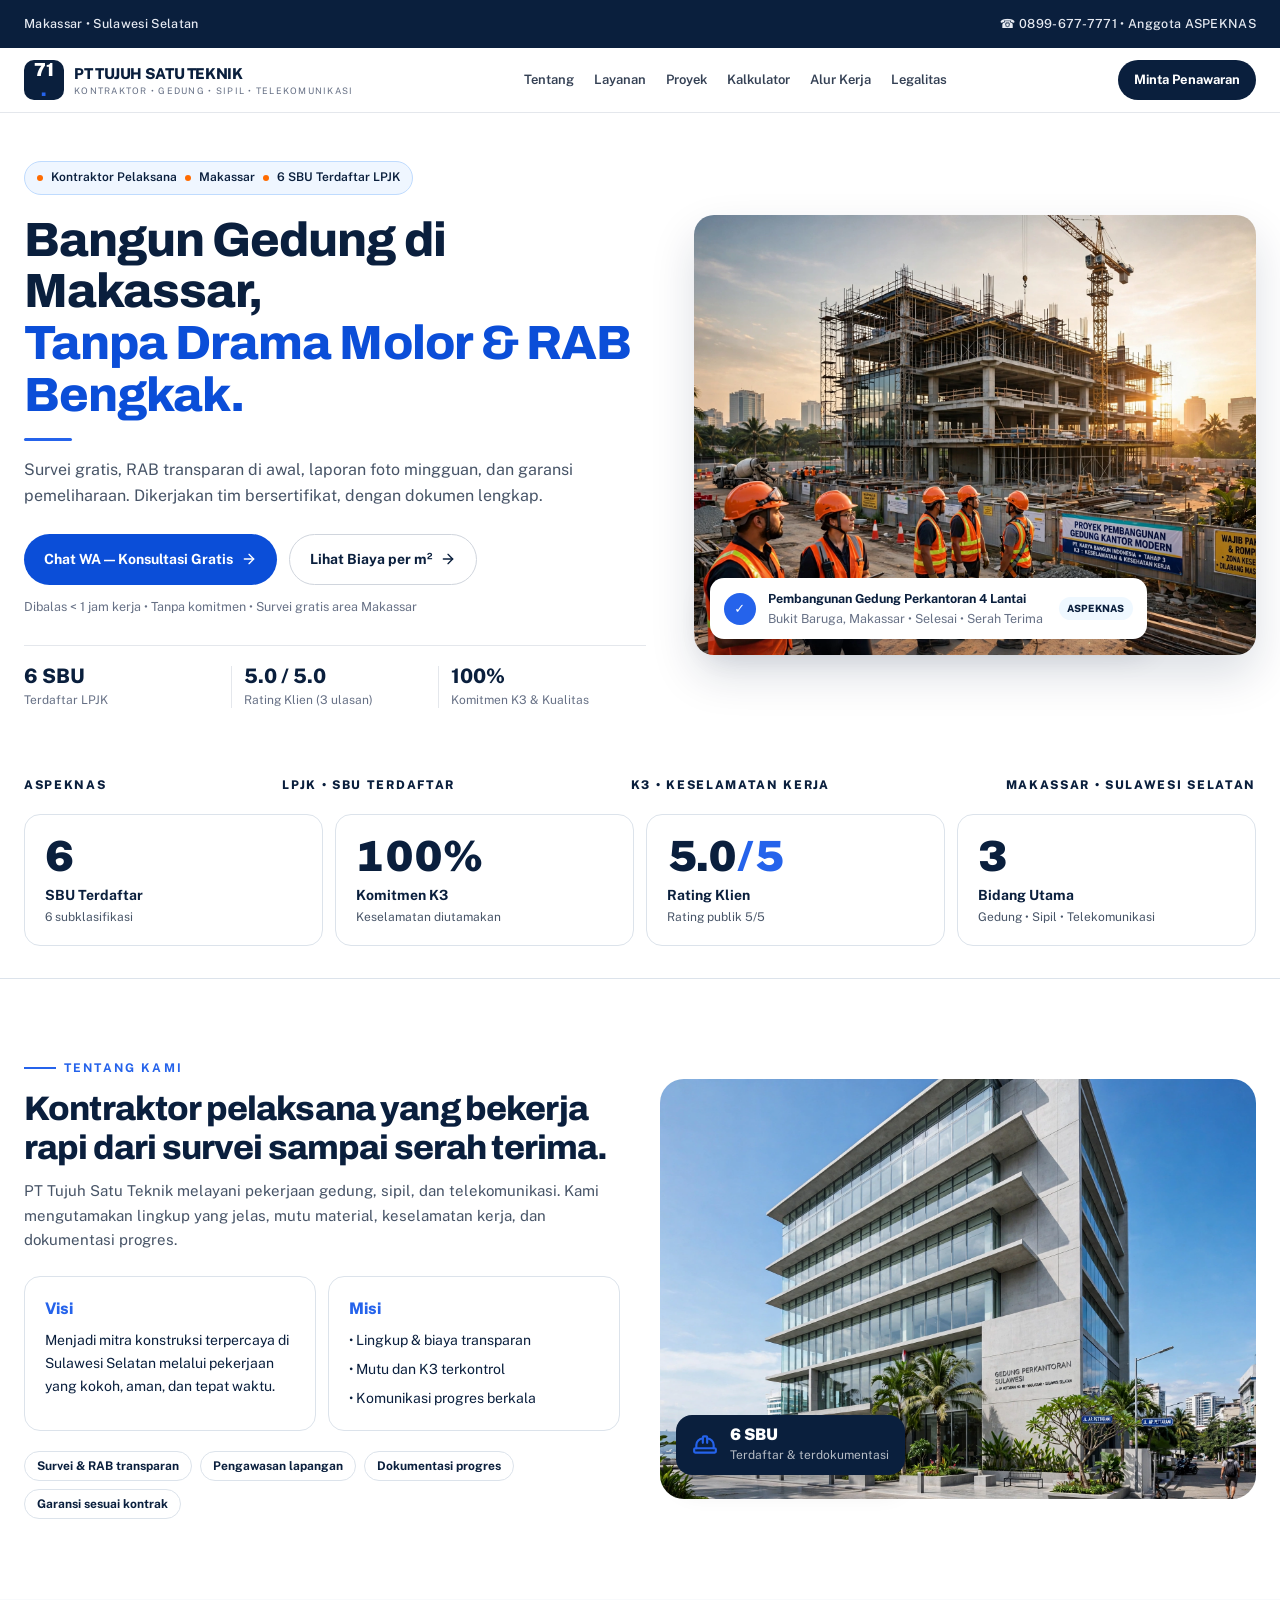
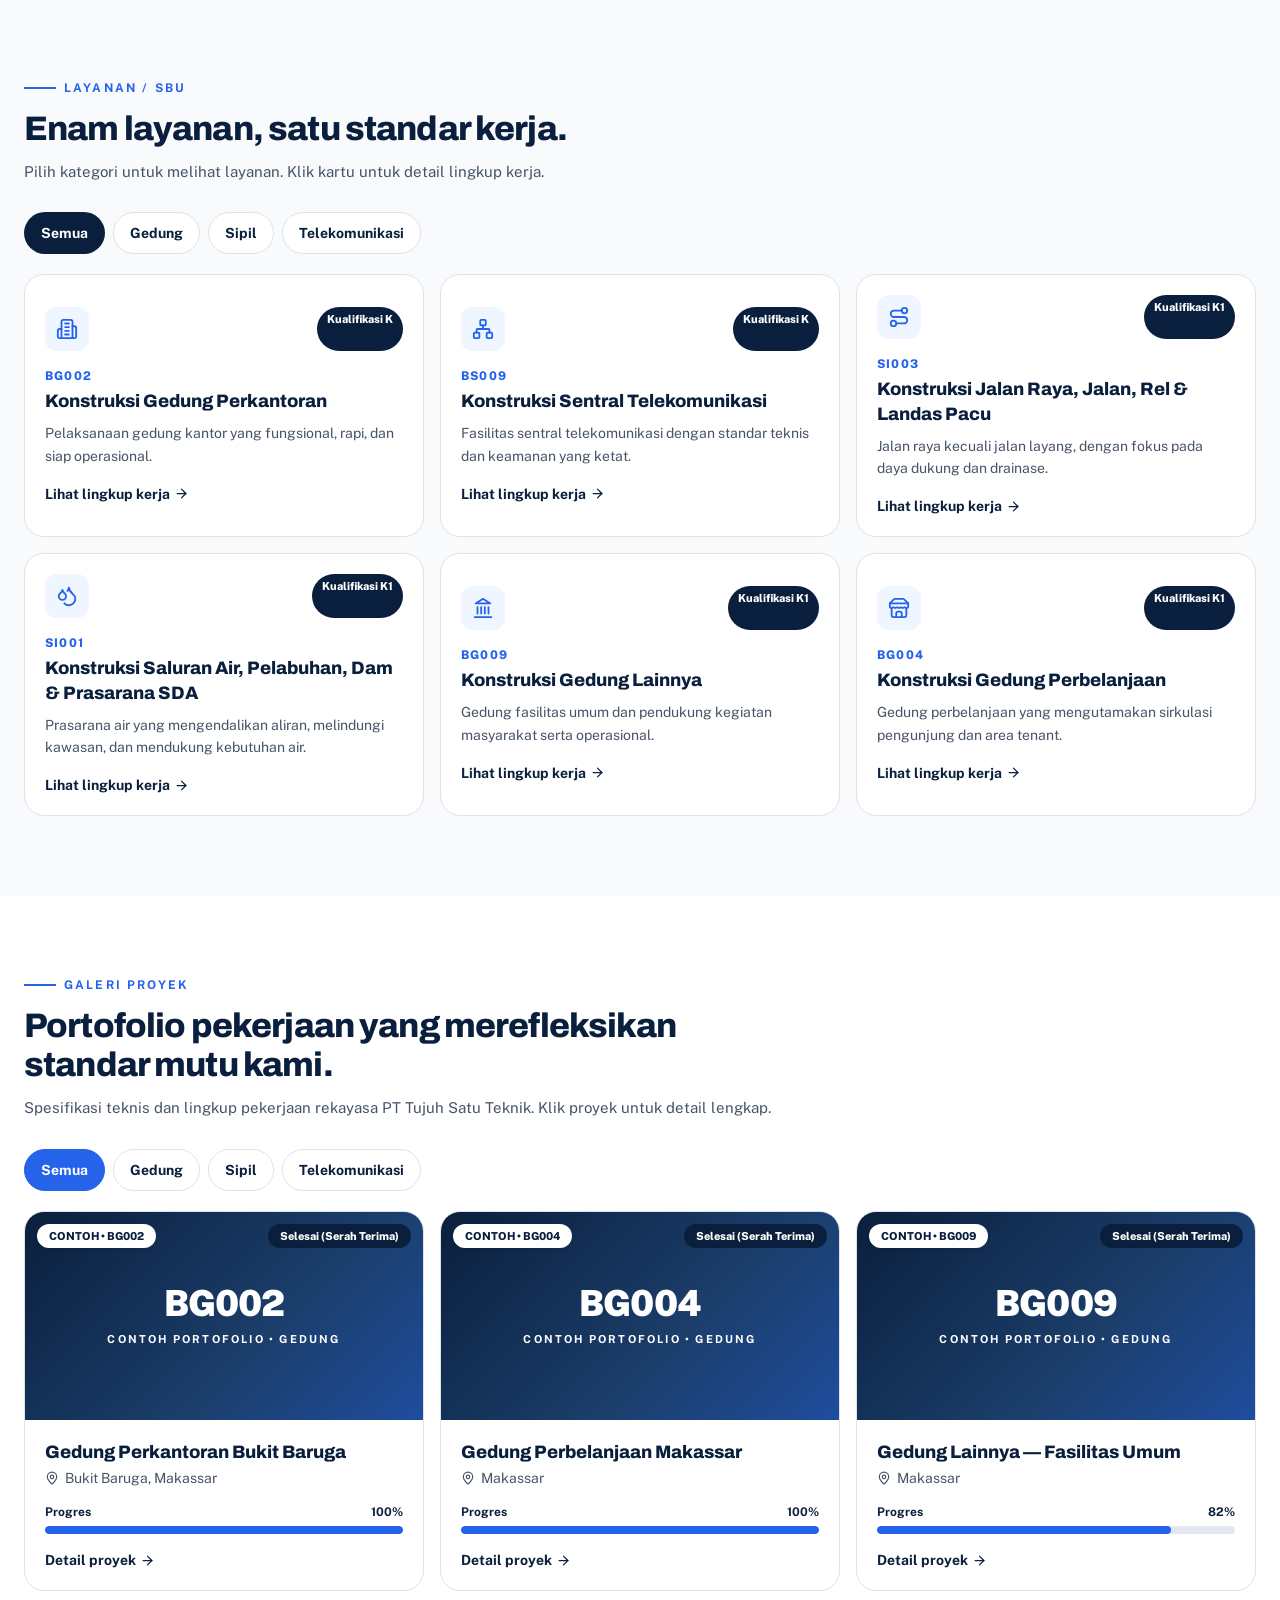
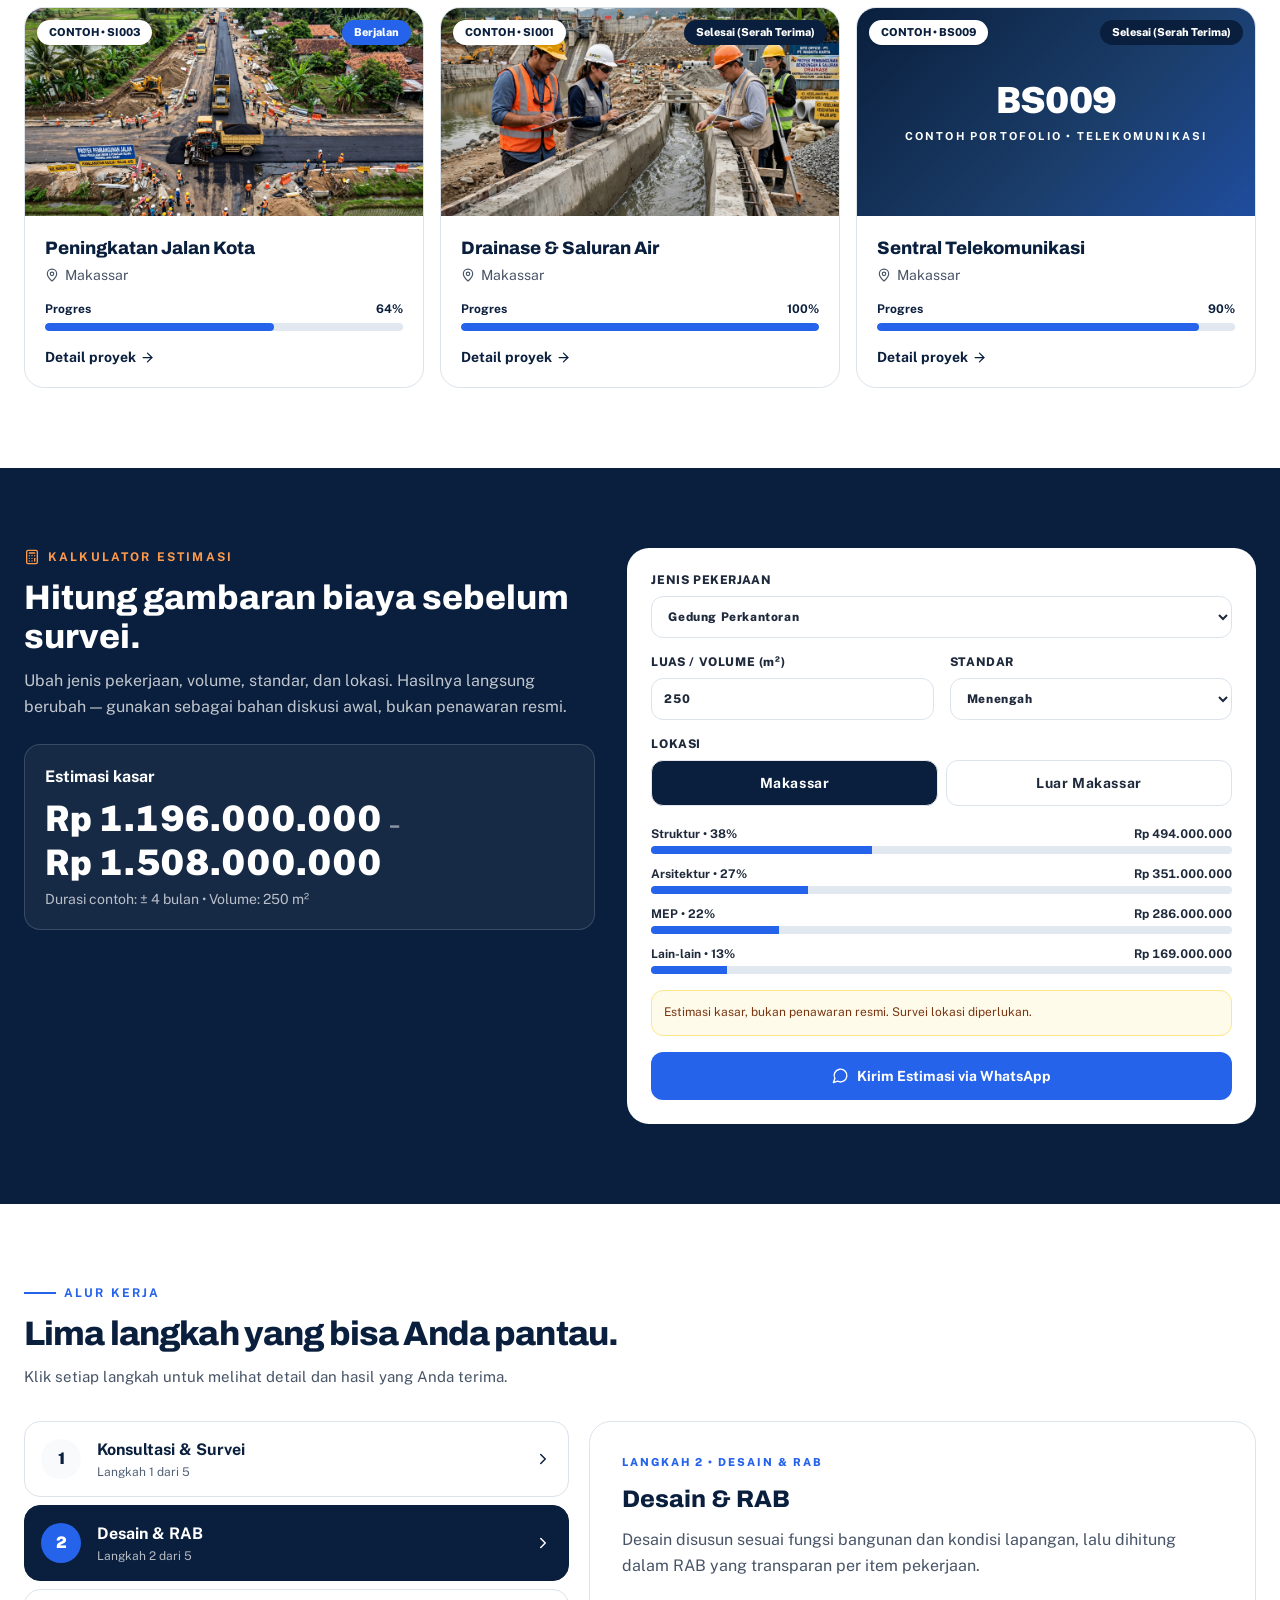
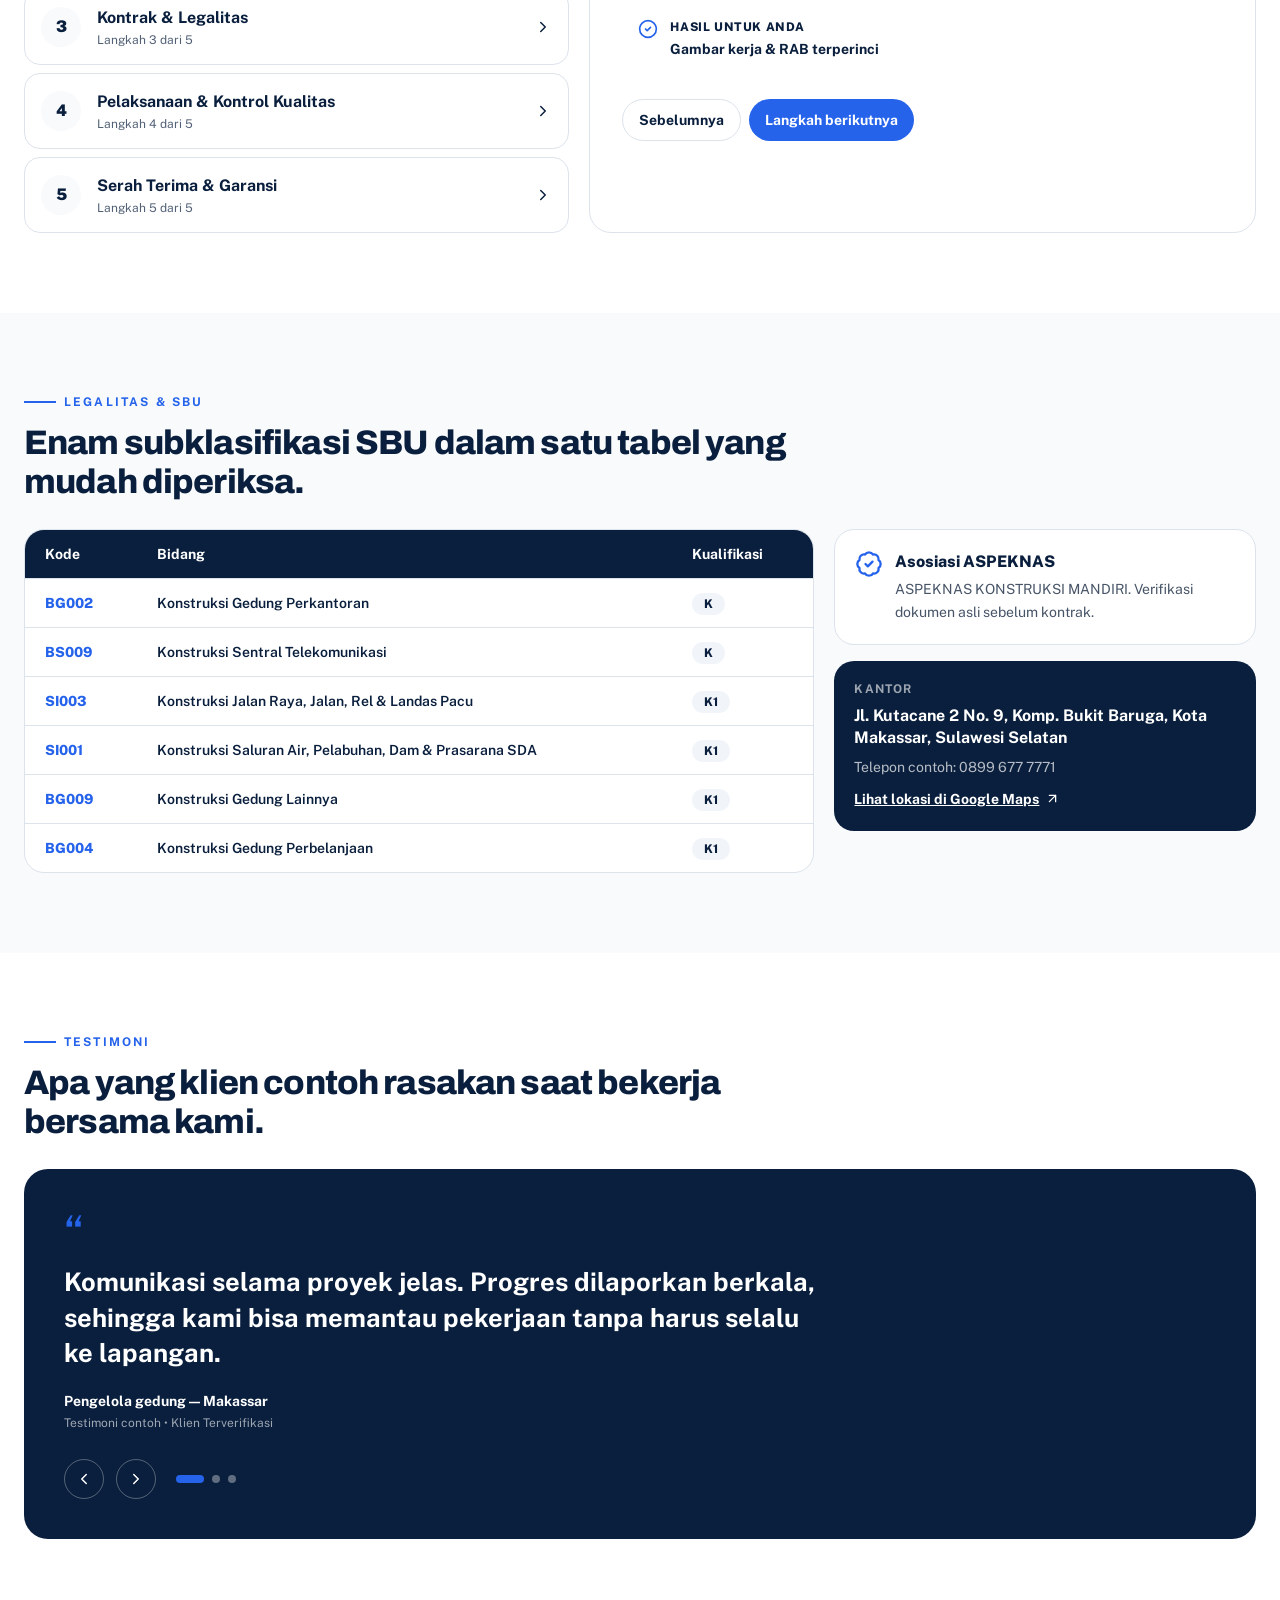
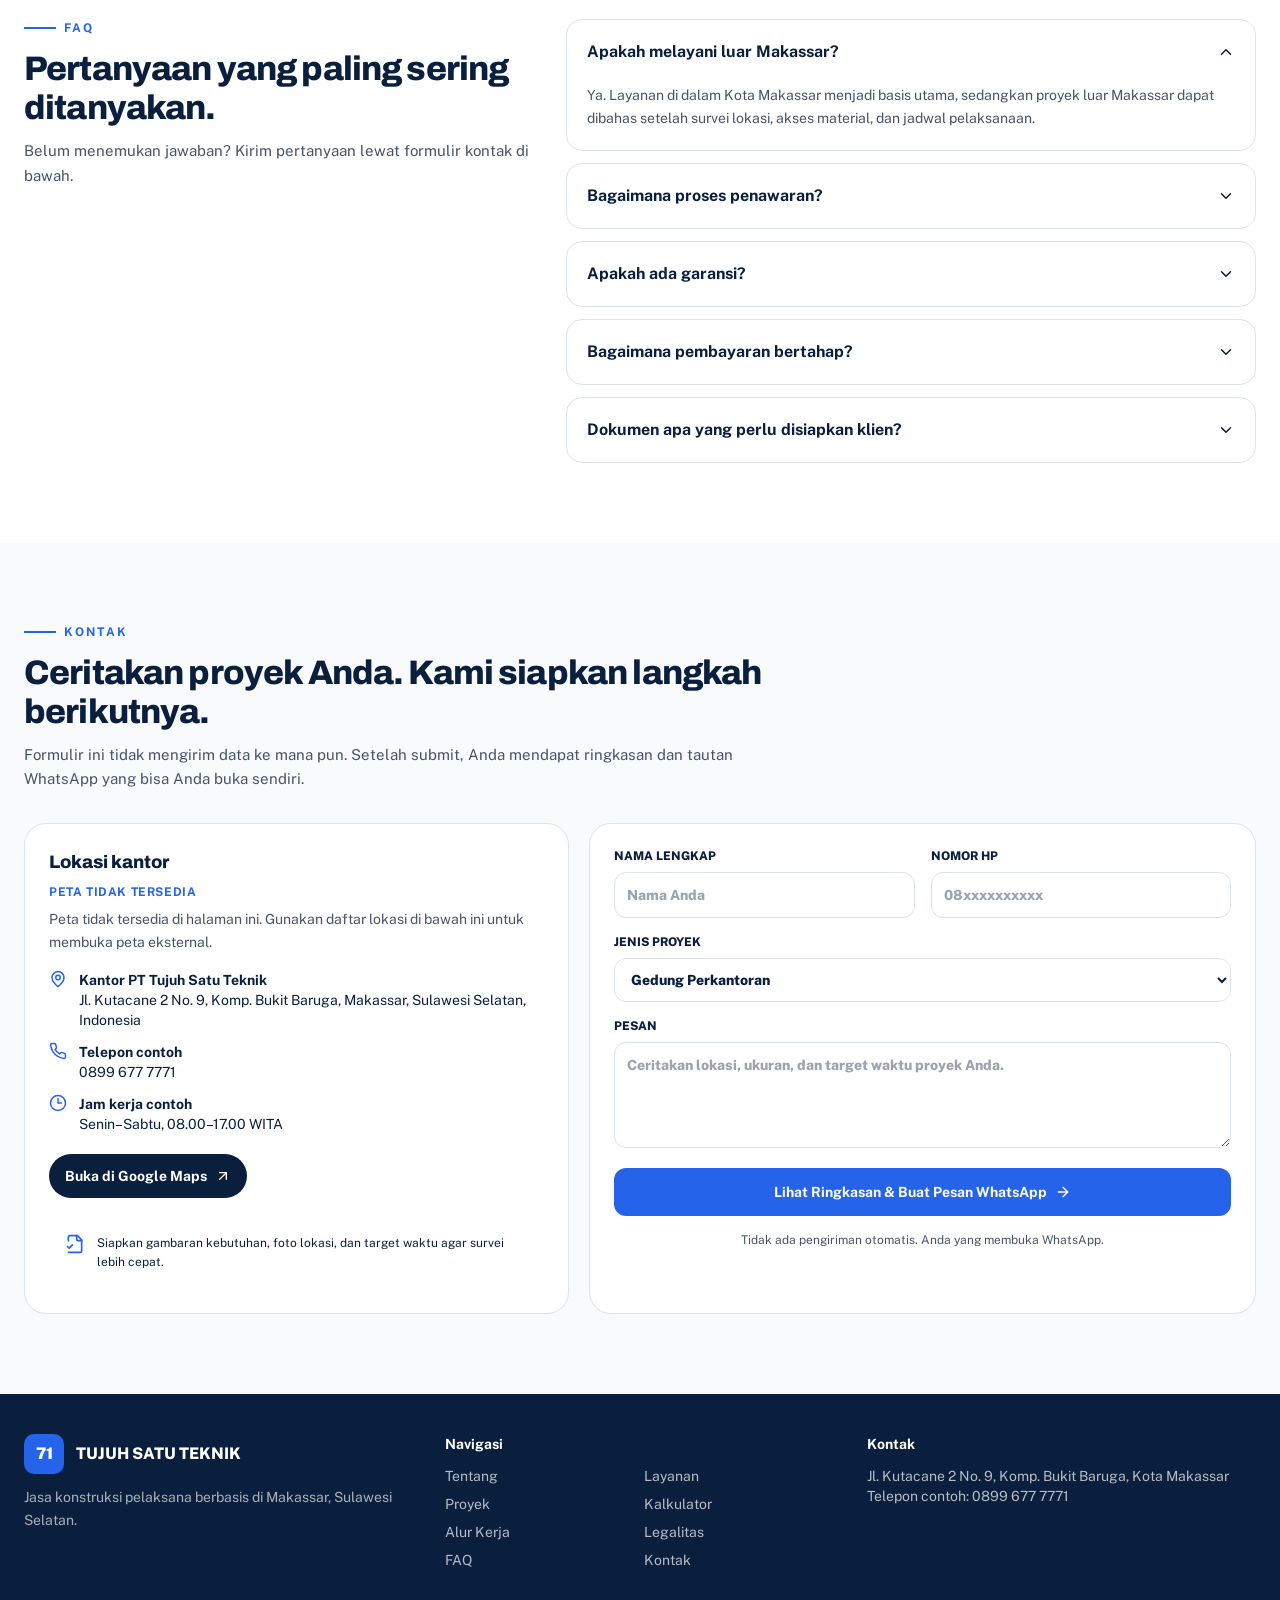
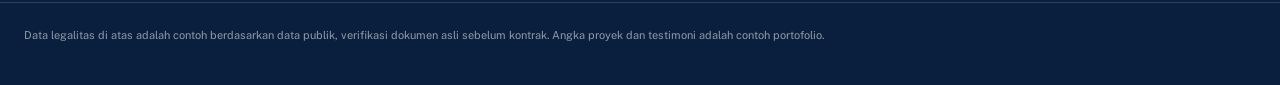
==== index.html @ fa52db6e "feat: optimize web profile for PT Tujuh Satu Teknik production deployment" ====
<!DOCTYPE html>
<html lang="id" class="scroll-smooth">
<head>
  <meta charset="UTF-8">
  <meta name="viewport" content="width=device-width, initial-scale=1.0">
  <meta http-equiv="X-UA-Compatible" content="IE=edge">
  
  <!-- Primary Meta Tags -->
  <title>PT Tujuh Satu Teknik | Kontraktor Gedung, Sipil & Telekomunikasi Makassar</title>
  <meta name="title" content="PT Tujuh Satu Teknik | Kontraktor Gedung, Sipil & Telekomunikasi Makassar">
  <meta name="description" content="PT Tujuh Satu Teknik adalah kontraktor pelaksana terpercaya di Makassar, Sulawesi Selatan. Melayani pekerjaan konstruksi gedung perkantoran, prasarana sipil, jalan raya, saluran air, dan sentral telekomunikasi berstandar LPJK & ASPEKNAS.">
  <meta name="keywords" content="kontraktor makassar, pt tujuh satu teknik, konstruksi gedung makassar, kontraktor sipil sulsel, sentral telekomunikasi, lpjk, sbu, aspeknas, kontraktor terpercaya">
  <meta name="author" content="PT Tujuh Satu Teknik">
  <meta name="robots" content="index, follow">
  <meta name="theme-color" content="#0A1F3D">

  <!-- Open Graph / Facebook / WhatsApp -->
  <meta property="og:type" content="website">
  <meta property="og:url" content="https://tujuhsatuteknik.com/">
  <meta property="og:title" content="PT Tujuh Satu Teknik | Kontraktor Gedung, Sipil & Telekomunikasi Makassar">
  <meta property="og:description" content="Kontraktor pelaksana berpengalaman di Makassar: Gedung, Sipil, dan Telekomunikasi dengan lingkup kerja transparan, komitmen mutu, dan K3.">
  <meta property="og:image" content="/assets/images/og-preview.webp">
  <meta property="og:site_name" content="PT Tujuh Satu Teknik">
  <meta property="og:locale" content="id_ID">

  <!-- Twitter -->
  <meta name="twitter:card" content="summary_large_image">
  <meta name="twitter:url" content="https://tujuhsatuteknik.com/">
  <meta name="twitter:title" content="PT Tujuh Satu Teknik | Kontraktor Pelaksana Makassar">
  <meta name="twitter:description" content="Pekerjaan gedung, sipil, dan telekomunikasi berstandar LPJK & ASPEKNAS di Makassar & Sulawesi Selatan.">
  <meta name="twitter:image" content="/assets/images/og-preview.webp">

  <!-- Favicon -->
  <link rel="icon" type="image/svg+xml" href="/assets/favicon.svg">
  <link rel="apple-touch-icon" href="/assets/favicon.svg">

  <!-- Stylesheet -->
  <link rel="stylesheet" href="/assets/css/style.css">

  <!-- Structured Data JSON-LD (Schema.org GeneralContractor) -->
  <script type="application/ld+json">
  {
    "@context": "https://schema.org",
    "@type": "GeneralContractor",
    "name": "PT Tujuh Satu Teknik",
    "legalName": "PT Tujuh Satu Teknik",
    "image": "https://tujuhsatuteknik.com/assets/images/og-preview.webp",
    "telephone": "+628996777771",
    "url": "https://tujuhsatuteknik.com",
    "address": {
      "@type": "PostalAddress",
      "streetAddress": "Jl. Kutacane 2 No. 9, Komp. Bukit Baruga",
      "addressLocality": "Makassar",
      "addressRegion": "Sulawesi Selatan",
      "postalCode": "90234",
      "addressCountry": "ID"
    },
    "geo": {
      "@type": "GeoCoordinates",
      "latitude": -5.150000,
      "longitude": 119.480000
    },
    "openingHoursSpecification": {
      "@type": "OpeningHoursSpecification",
      "dayOfWeek": ["Monday", "Tuesday", "Wednesday", "Thursday", "Friday", "Saturday"],
      "opens": "08:00",
      "closes": "17:00"
    },
    "areaServed": [
      {
        "@type": "City",
        "name": "Makassar"
      },
      {
        "@type": "AdministrativeArea",
        "name": "Sulawesi Selatan"
      }
    ],
    "hasOfferCatalog": {
      "@type": "OfferCatalog",
      "name": "Layanan Konstruksi & Rekayasa",
      "itemListElement": [
        {
          "@type": "Offer",
          "itemOffered": {
            "@type": "Service",
            "name": "Konstruksi Gedung Perkantoran (BG002)"
          }
        },
        {
          "@type": "Offer",
          "itemOffered": {
            "@type": "Service",
            "name": "Konstruksi Sentral Telekomunikasi (BS009)"
          }
        },
        {
          "@type": "Offer",
          "itemOffered": {
            "@type": "Service",
            "name": "Konstruksi Jalan Raya & Prasarana Transportasi (SI003)"
          }
        },
        {
          "@type": "Offer",
          "itemOffered": {
            "@type": "Service",
            "name": "Konstruksi Saluran Air, Pelabuhan & Prasarana SDA (SI001)"
          }
        },
        {
          "@type": "Offer",
          "itemOffered": {
            "@type": "Service",
            "name": "Konstruksi Gedung Lainnya (BG009)"
          }
        },
        {
          "@type": "Offer",
          "itemOffered": {
            "@type": "Service",
            "name": "Konstruksi Gedung Perbelanjaan (BG004)"
          }
        }
      ]
    }
  }
  </script>
</head>
<body class="bg-[#F8FAFC] text-[#0A1F3D] antialiased">
  <!-- React App Root Container -->
  <div id="root"></div>

  <!-- External Link & Accessibility Helper -->
  <script>
    (function(){
      function enhanceLink(a){
        var h = a.getAttribute("href");
        if(!h) return;
        try{
          var u = new URL(h, document.baseURI);
          if(((u.protocol === "http:" || u.protocol === "https:") && u.host !== location.host) || u.protocol === "mailto:" || u.protocol === "tel:"){
            a.target = "_blank";
            a.rel = "noopener noreferrer";
          }
        }catch(e){}
      }
      function initLinks(){
        document.querySelectorAll("a[href]").forEach(enhanceLink);
      }
      if(document.readyState !== "loading"){
        initLinks();
      } else {
        document.addEventListener("DOMContentLoaded", initLinks);
      }
      document.addEventListener("click", function(e){
        var t = e.target.closest("a[href]");
        if(t) enhanceLink(t);
      });
    })();
  </script>

  <!-- Application Script -->
  <script type="module" src="/assets/js/app.js"></script>
</body>
</html>
---- assets/css/style.css ----
@import url('https://fonts.googleapis.com/css2?family=Archivo:wght@500;600;700;800;900&family=Public+Sans:wght@400;500;600;700&display=swap');

*, ::before, ::after{
  --tw-border-spacing-x: 0;
  --tw-border-spacing-y: 0;
  --tw-translate-x: 0;
  --tw-translate-y: 0;
  --tw-rotate: 0;
  --tw-skew-x: 0;
  --tw-skew-y: 0;
  --tw-scale-x: 1;
  --tw-scale-y: 1;
  --tw-pan-x:  ;
  --tw-pan-y:  ;
  --tw-pinch-zoom:  ;
  --tw-scroll-snap-strictness: proximity;
  --tw-gradient-from-position:  ;
  --tw-gradient-via-position:  ;
  --tw-gradient-to-position:  ;
  --tw-ordinal:  ;
  --tw-slashed-zero:  ;
  --tw-numeric-figure:  ;
  --tw-numeric-spacing:  ;
  --tw-numeric-fraction:  ;
  --tw-ring-inset:  ;
  --tw-ring-offset-width: 0px;
  --tw-ring-offset-color: #fff;
  --tw-ring-color: rgb(59 130 246 / 0.5);
  --tw-ring-offset-shadow: 0 0 #0000;
  --tw-ring-shadow: 0 0 #0000;
  --tw-shadow: 0 0 #0000;
  --tw-shadow-colored: 0 0 #0000;
  --tw-blur:  ;
  --tw-brightness:  ;
  --tw-contrast:  ;
  --tw-grayscale:  ;
  --tw-hue-rotate:  ;
  --tw-invert:  ;
  --tw-saturate:  ;
  --tw-sepia:  ;
  --tw-drop-shadow:  ;
  --tw-backdrop-blur:  ;
  --tw-backdrop-brightness:  ;
  --tw-backdrop-contrast:  ;
  --tw-backdrop-grayscale:  ;
  --tw-backdrop-hue-rotate:  ;
  --tw-backdrop-invert:  ;
  --tw-backdrop-opacity:  ;
  --tw-backdrop-saturate:  ;
  --tw-backdrop-sepia:  ;
  --tw-contain-size:  ;
  --tw-contain-layout:  ;
  --tw-contain-paint:  ;
  --tw-contain-style:  ;
}

::backdrop{
  --tw-border-spacing-x: 0;
  --tw-border-spacing-y: 0;
  --tw-translate-x: 0;
  --tw-translate-y: 0;
  --tw-rotate: 0;
  --tw-skew-x: 0;
  --tw-skew-y: 0;
  --tw-scale-x: 1;
  --tw-scale-y: 1;
  --tw-pan-x:  ;
  --tw-pan-y:  ;
  --tw-pinch-zoom:  ;
  --tw-scroll-snap-strictness: proximity;
  --tw-gradient-from-position:  ;
  --tw-gradient-via-position:  ;
  --tw-gradient-to-position:  ;
  --tw-ordinal:  ;
  --tw-slashed-zero:  ;
  --tw-numeric-figure:  ;
  --tw-numeric-spacing:  ;
  --tw-numeric-fraction:  ;
  --tw-ring-inset:  ;
  --tw-ring-offset-width: 0px;
  --tw-ring-offset-color: #fff;
  --tw-ring-color: rgb(59 130 246 / 0.5);
  --tw-ring-offset-shadow: 0 0 #0000;
  --tw-ring-shadow: 0 0 #0000;
  --tw-shadow: 0 0 #0000;
  --tw-shadow-colored: 0 0 #0000;
  --tw-blur:  ;
  --tw-brightness:  ;
  --tw-contrast:  ;
  --tw-grayscale:  ;
  --tw-hue-rotate:  ;
  --tw-invert:  ;
  --tw-saturate:  ;
  --tw-sepia:  ;
  --tw-drop-shadow:  ;
  --tw-backdrop-blur:  ;
  --tw-backdrop-brightness:  ;
  --tw-backdrop-contrast:  ;
  --tw-backdrop-grayscale:  ;
  --tw-backdrop-hue-rotate:  ;
  --tw-backdrop-invert:  ;
  --tw-backdrop-opacity:  ;
  --tw-backdrop-saturate:  ;
  --tw-backdrop-sepia:  ;
  --tw-contain-size:  ;
  --tw-contain-layout:  ;
  --tw-contain-paint:  ;
  --tw-contain-style:  ;
}

/*
! tailwindcss v3.4.18 | MIT License | https://tailwindcss.com
*/

/*
1. Prevent padding and border from affecting element width. (https://github.com/mozdevs/cssremedy/issues/4)
2. Allow adding a border to an element by just adding a border-width. (https://github.com/tailwindcss/tailwindcss/pull/116)
*/

*,
::before,
::after {
  box-sizing: border-box;
  /* 1 */
  border-width: 0;
  /* 2 */
  border-style: solid;
  /* 2 */
  border-color: #e5e7eb;
  /* 2 */
}

::before,
::after {
  --tw-content: '';
}

/*
1. Use a consistent sensible line-height in all browsers.
2. Prevent adjustments of font size after orientation changes in iOS.
3. Use a more readable tab size.
4. Use the user's configured `sans` font-family by default.
5. Use the user's configured `sans` font-feature-settings by default.
6. Use the user's configured `sans` font-variation-settings by default.
7. Disable tap highlights on iOS
*/

html,
:host {
  line-height: 1.5;
  /* 1 */
  -webkit-text-size-adjust: 100%;
  /* 2 */
  -moz-tab-size: 4;
  /* 3 */
  -o-tab-size: 4;
     tab-size: 4;
  /* 3 */
  font-family: ui-sans-serif, system-ui, sans-serif, "Apple Color Emoji", "Segoe UI Emoji", "Segoe UI Symbol", "Noto Color Emoji";
  /* 4 */
  font-feature-settings: normal;
  /* 5 */
  font-variation-settings: normal;
  /* 6 */
  -webkit-tap-highlight-color: transparent;
  /* 7 */
}

/*
1. Remove the margin in all browsers.
2. Inherit line-height from `html` so users can set them as a class directly on the `html` element.
*/

body {
  margin: 0;
  /* 1 */
  line-height: inherit;
  /* 2 */
}

/*
1. Add the correct height in Firefox.
2. Correct the inheritance of border color in Firefox. (https://bugzilla.mozilla.org/show_bug.cgi?id=190655)
3. Ensure horizontal rules are visible by default.
*/

hr {
  height: 0;
  /* 1 */
  color: inherit;
  /* 2 */
  border-top-width: 1px;
  /* 3 */
}

/*
Add the correct text decoration in Chrome, Edge, and Safari.
*/

abbr:where([title]) {
  -webkit-text-decoration: underline dotted;
          text-decoration: underline dotted;
}

/*
Remove the default font size and weight for headings.
*/

h1,
h2,
h3,
h4,
h5,
h6 {
  font-size: inherit;
  font-weight: inherit;
}

/*
Reset links to optimize for opt-in styling instead of opt-out.
*/

a {
  color: inherit;
  text-decoration: inherit;
}

/*
Add the correct font weight in Edge and Safari.
*/

b,
strong {
  font-weight: bolder;
}

/*
1. Use the user's configured `mono` font-family by default.
2. Use the user's configured `mono` font-feature-settings by default.
3. Use the user's configured `mono` font-variation-settings by default.
4. Correct the odd `em` font sizing in all browsers.
*/

code,
kbd,
samp,
pre {
  font-family: ui-monospace, SFMono-Regular, Menlo, Monaco, Consolas, "Liberation Mono", "Courier New", monospace;
  /* 1 */
  font-feature-settings: normal;
  /* 2 */
  font-variation-settings: normal;
  /* 3 */
  font-size: 1em;
  /* 4 */
}

/*
Add the correct font size in all browsers.
*/

small {
  font-size: 80%;
}

/*
Prevent `sub` and `sup` elements from affecting the line height in all browsers.
*/

sub,
sup {
  font-size: 75%;
  line-height: 0;
  position: relative;
  vertical-align: baseline;
}

sub {
  bottom: -0.25em;
}

sup {
  top: -0.5em;
}

/*
1. Remove text indentation from table contents in Chrome and Safari. (https://bugs.chromium.org/p/chromium/issues/detail?id=999088, https://bugs.webkit.org/show_bug.cgi?id=201297)
2. Correct table border color inheritance in all Chrome and Safari. (https://bugs.chromium.org/p/chromium/issues/detail?id=935729, https://bugs.webkit.org/show_bug.cgi?id=195016)
3. Remove gaps between table borders by default.
*/

table {
  text-indent: 0;
  /* 1 */
  border-color: inherit;
  /* 2 */
  border-collapse: collapse;
  /* 3 */
}

/*
1. Change the font styles in all browsers.
2. Remove the margin in Firefox and Safari.
3. Remove default padding in all browsers.
*/

button,
input,
optgroup,
select,
textarea {
  font-family: inherit;
  /* 1 */
  font-feature-settings: inherit;
  /* 1 */
  font-variation-settings: inherit;
  /* 1 */
  font-size: 100%;
  /* 1 */
  font-weight: inherit;
  /* 1 */
  line-height: inherit;
  /* 1 */
  letter-spacing: inherit;
  /* 1 */
  color: inherit;
  /* 1 */
  margin: 0;
  /* 2 */
  padding: 0;
  /* 3 */
}

/*
Remove the inheritance of text transform in Edge and Firefox.
*/

button,
select {
  text-transform: none;
}

/*
1. Correct the inability to style clickable types in iOS and Safari.
2. Remove default button styles.
*/

button,
input:where([type='button']),
input:where([type='reset']),
input:where([type='submit']) {
  -webkit-appearance: button;
  /* 1 */
  background-color: transparent;
  /* 2 */
  background-image: none;
  /* 2 */
}

/*
Use the modern Firefox focus style for all focusable elements.
*/

:-moz-focusring {
  outline: auto;
}

/*
Remove the additional `:invalid` styles in Firefox. (https://github.com/mozilla/gecko-dev/blob/2f9eacd9d3d995c937b4251a5557d95d494c9be1/layout/style/res/forms.css#L728-L737)
*/

:-moz-ui-invalid {
  box-shadow: none;
}

/*
Add the correct vertical alignment in Chrome and Firefox.
*/

progress {
  vertical-align: baseline;
}

/*
Correct the cursor style of increment and decrement buttons in Safari.
*/

::-webkit-inner-spin-button,
::-webkit-outer-spin-button {
  height: auto;
}

/*
1. Correct the odd appearance in Chrome and Safari.
2. Correct the outline style in Safari.
*/

[type='search'] {
  -webkit-appearance: textfield;
  /* 1 */
  outline-offset: -2px;
  /* 2 */
}

/*
Remove the inner padding in Chrome and Safari on macOS.
*/

::-webkit-search-decoration {
  -webkit-appearance: none;
}

/*
1. Correct the inability to style clickable types in iOS and Safari.
2. Change font properties to `inherit` in Safari.
*/

::-webkit-file-upload-button {
  -webkit-appearance: button;
  /* 1 */
  font: inherit;
  /* 2 */
}

/*
Add the correct display in Chrome and Safari.
*/

summary {
  display: list-item;
}

/*
Removes the default spacing and border for appropriate elements.
*/

blockquote,
dl,
dd,
h1,
h2,
h3,
h4,
h5,
h6,
hr,
figure,
p,
pre {
  margin: 0;
}

fieldset {
  margin: 0;
  padding: 0;
}

legend {
  padding: 0;
}

ol,
ul,
menu {
  list-style: none;
  margin: 0;
  padding: 0;
}

/*
Reset default styling for dialogs.
*/

dialog {
  padding: 0;
}

/*
Prevent resizing textareas horizontally by default.
*/

textarea {
  resize: vertical;
}

/*
1. Reset the default placeholder opacity in Firefox. (https://github.com/tailwindlabs/tailwindcss/issues/3300)
2. Set the default placeholder color to the user's configured gray 400 color.
*/

input::-moz-placeholder, textarea::-moz-placeholder {
  opacity: 1;
  /* 1 */
  color: #9ca3af;
  /* 2 */
}

input::placeholder,
textarea::placeholder {
  opacity: 1;
  /* 1 */
  color: #9ca3af;
  /* 2 */
}

/*
Set the default cursor for buttons.
*/

button,
[role="button"] {
  cursor: pointer;
}

/*
Make sure disabled buttons don't get the pointer cursor.
*/

:disabled {
  cursor: default;
}

/*
1. Make replaced elements `display: block` by default. (https://github.com/mozdevs/cssremedy/issues/14)
2. Add `vertical-align: middle` to align replaced elements more sensibly by default. (https://github.com/jensimmons/cssremedy/issues/14#issuecomment-634934210)
   This can trigger a poorly considered lint error in some tools but is included by design.
*/

img,
svg,
video,
canvas,
audio,
iframe,
embed,
object {
  display: block;
  /* 1 */
  vertical-align: middle;
  /* 2 */
}

/*
Constrain images and videos to the parent width and preserve their intrinsic aspect ratio. (https://github.com/mozdevs/cssremedy/issues/14)
*/

img,
video {
  max-width: 100%;
  height: auto;
}

/* Make elements with the HTML hidden attribute stay hidden by default */

[hidden]:where(:not([hidden="until-found"])) {
  display: none;
}

.container{
  width: 100%;
}

@media (min-width: 640px){
  .container{
    max-width: 640px;
  }
}

@media (min-width: 768px){
  .container{
    max-width: 768px;
  }
}

@media (min-width: 1024px){
  .container{
    max-width: 1024px;
  }
}

@media (min-width: 1280px){
  .container{
    max-width: 1280px;
  }
}

@media (min-width: 1536px){
  .container{
    max-width: 1536px;
  }
}

.fixed{
  position: fixed;
}

.absolute{
  position: absolute;
}

.relative{
  position: relative;
}

.sticky{
  position: sticky;
}

.inset-0{
  inset: 0px;
}

.-bottom-4{
  bottom: -1rem;
}

.left-3{
  left: 0.75rem;
}

.left-4{
  left: 1rem;
}

.right-3{
  right: 0.75rem;
}

.top-3{
  top: 0.75rem;
}

.z-50{
  z-index: 50;
}

.z-\[80\]{
  z-index: 80;
}

.mx-auto{
  margin-left: auto;
  margin-right: auto;
}

.ml-1{
  margin-left: 0.25rem;
}

.ml-2{
  margin-left: 0.5rem;
}

.ml-auto{
  margin-left: auto;
}

.mt-0\.5{
  margin-top: 0.125rem;
}

.mt-1{
  margin-top: 0.25rem;
}

.mt-1\.5{
  margin-top: 0.375rem;
}

.mt-2{
  margin-top: 0.5rem;
}

.mt-3{
  margin-top: 0.75rem;
}

.mt-4{
  margin-top: 1rem;
}

.mt-5{
  margin-top: 1.25rem;
}

.mt-6{
  margin-top: 1.5rem;
}

.mt-7{
  margin-top: 1.75rem;
}

.mt-8{
  margin-top: 2rem;
}

.block{
  display: block;
}

.inline-block{
  display: inline-block;
}

.flex{
  display: flex;
}

.inline-flex{
  display: inline-flex;
}

.table{
  display: table;
}

.grid{
  display: grid;
}

.hidden{
  display: none;
}

.h-1\.5{
  height: 0.375rem;
}

.h-10{
  height: 2.5rem;
}

.h-11{
  height: 2.75rem;
}

.h-2{
  height: 0.5rem;
}

.h-40{
  height: 10rem;
}

.h-52{
  height: 13rem;
}

.h-56{
  height: 14rem;
}

.h-8{
  height: 2rem;
}

.h-\[2px\]{
  height: 2px;
}

.h-\[300px\]{
  height: 300px;
}

.h-full{
  height: 100%;
}

.min-h-full{
  min-height: 100%;
}

.w-1\.5{
  width: 0.375rem;
}

.w-10{
  width: 2.5rem;
}

.w-11{
  width: 2.75rem;
}

.w-28{
  width: 7rem;
}

.w-8{
  width: 2rem;
}

.w-full{
  width: 100%;
}

.min-w-0{
  min-width: 0px;
}

.min-w-\[620px\]{
  min-width: 620px;
}

.max-w-2xl{
  max-width: 42rem;
}

.max-w-3xl{
  max-width: 48rem;
}

.max-w-7xl{
  max-width: 80rem;
}

.max-w-xl{
  max-width: 36rem;
}

.flex-1{
  flex: 1 1 0%;
}

.shrink-0{
  flex-shrink: 0;
}

.rotate-180{
  --tw-rotate: 180deg;
  transform: translate(var(--tw-translate-x), var(--tw-translate-y)) rotate(var(--tw-rotate)) skewX(var(--tw-skew-x)) skewY(var(--tw-skew-y)) scaleX(var(--tw-scale-x)) scaleY(var(--tw-scale-y));
}

.grid-cols-2{
  grid-template-columns: repeat(2, minmax(0, 1fr));
}

.grid-cols-3{
  grid-template-columns: repeat(3, minmax(0, 1fr));
}

.flex-col{
  flex-direction: column;
}

.flex-wrap{
  flex-wrap: wrap;
}

.place-items-center{
  place-items: center;
}

.items-end{
  align-items: flex-end;
}

.items-center{
  align-items: center;
}

.justify-end{
  justify-content: flex-end;
}

.justify-center{
  justify-content: center;
}

.justify-between{
  justify-content: space-between;
}

.gap-1{
  gap: 0.25rem;
}

.gap-1\.5{
  gap: 0.375rem;
}

.gap-10{
  gap: 2.5rem;
}

.gap-2{
  gap: 0.5rem;
}

.gap-2\.5{
  gap: 0.625rem;
}

.gap-3{
  gap: 0.75rem;
}

.gap-4{
  gap: 1rem;
}

.gap-5{
  gap: 1.25rem;
}

.gap-8{
  gap: 2rem;
}

.gap-x-3{
  -moz-column-gap: 0.75rem;
       column-gap: 0.75rem;
}

.gap-x-4{
  -moz-column-gap: 1rem;
       column-gap: 1rem;
}

.gap-y-0\.5{
  row-gap: 0.125rem;
}

.gap-y-2{
  row-gap: 0.5rem;
}

.space-y-1\.5 > :not([hidden]) ~ :not([hidden]){
  --tw-space-y-reverse: 0;
  margin-top: calc(0.375rem * calc(1 - var(--tw-space-y-reverse)));
  margin-bottom: calc(0.375rem * var(--tw-space-y-reverse));
}

.space-y-2 > :not([hidden]) ~ :not([hidden]){
  --tw-space-y-reverse: 0;
  margin-top: calc(0.5rem * calc(1 - var(--tw-space-y-reverse)));
  margin-bottom: calc(0.5rem * var(--tw-space-y-reverse));
}

.space-y-3 > :not([hidden]) ~ :not([hidden]){
  --tw-space-y-reverse: 0;
  margin-top: calc(0.75rem * calc(1 - var(--tw-space-y-reverse)));
  margin-bottom: calc(0.75rem * var(--tw-space-y-reverse));
}

.space-y-4 > :not([hidden]) ~ :not([hidden]){
  --tw-space-y-reverse: 0;
  margin-top: calc(1rem * calc(1 - var(--tw-space-y-reverse)));
  margin-bottom: calc(1rem * var(--tw-space-y-reverse));
}

.overflow-hidden{
  overflow: hidden;
}

.overflow-x-auto{
  overflow-x: auto;
}

.overflow-y-auto{
  overflow-y: auto;
}

.overflow-x-clip{
  overflow-x: clip;
}

.whitespace-nowrap{
  white-space: nowrap;
}

.rounded-2xl{
  border-radius: 1rem;
}

.rounded-\[10px\]{
  border-radius: 10px;
}

.rounded-\[20px\]{
  border-radius: 20px;
}

.rounded-\[22px\]{
  border-radius: 22px;
}

.rounded-\[24px\]{
  border-radius: 24px;
}

.rounded-full{
  border-radius: 9999px;
}

.rounded-lg{
  border-radius: 0.5rem;
}

.rounded-xl{
  border-radius: 0.75rem;
}

.border{
  border-width: 1px;
}

.border-b{
  border-bottom-width: 1px;
}

.border-t{
  border-top-width: 1px;
}

.border-amber-200{
  --tw-border-opacity: 1;
  border-color: rgb(253 230 138 / var(--tw-border-opacity, 1));
}

.border-transparent{
  border-color: transparent;
}

.border-white\/15{
  border-color: rgb(255 255 255 / 0.15);
}

.border-white\/30{
  border-color: rgb(255 255 255 / 0.3);
}

.bg-\[\#F8FAFC\]{
  --tw-bg-opacity: 1;
  background-color: rgb(248 250 252 / var(--tw-bg-opacity, 1));
}

.bg-amber-50{
  --tw-bg-opacity: 1;
  background-color: rgb(255 251 235 / var(--tw-bg-opacity, 1));
}

.bg-black\/70{
  background-color: rgb(0 0 0 / 0.7);
}

.bg-slate-100{
  --tw-bg-opacity: 1;
  background-color: rgb(241 245 249 / var(--tw-bg-opacity, 1));
}

.bg-slate-200{
  --tw-bg-opacity: 1;
  background-color: rgb(226 232 240 / var(--tw-bg-opacity, 1));
}

.bg-white{
  --tw-bg-opacity: 1;
  background-color: rgb(255 255 255 / var(--tw-bg-opacity, 1));
}

.bg-white\/5{
  background-color: rgb(255 255 255 / 0.05);
}

.object-cover{
  -o-object-fit: cover;
     object-fit: cover;
}

.p-2{
  padding: 0.5rem;
}

.p-2\.5{
  padding: 0.625rem;
}

.p-3{
  padding: 0.75rem;
}

.p-4{
  padding: 1rem;
}

.p-5{
  padding: 1.25rem;
}

.p-6{
  padding: 1.5rem;
}

.px-2{
  padding-left: 0.5rem;
  padding-right: 0.5rem;
}

.px-2\.5{
  padding-left: 0.625rem;
  padding-right: 0.625rem;
}

.px-3{
  padding-left: 0.75rem;
  padding-right: 0.75rem;
}

.px-4{
  padding-left: 1rem;
  padding-right: 1rem;
}

.px-5{
  padding-left: 1.25rem;
  padding-right: 1.25rem;
}

.px-6{
  padding-left: 1.5rem;
  padding-right: 1.5rem;
}

.py-1{
  padding-top: 0.25rem;
  padding-bottom: 0.25rem;
}

.py-1\.5{
  padding-top: 0.375rem;
  padding-bottom: 0.375rem;
}

.py-10{
  padding-top: 2.5rem;
  padding-bottom: 2.5rem;
}

.py-14{
  padding-top: 3.5rem;
  padding-bottom: 3.5rem;
}

.py-2{
  padding-top: 0.5rem;
  padding-bottom: 0.5rem;
}

.py-2\.5{
  padding-top: 0.625rem;
  padding-bottom: 0.625rem;
}

.py-3{
  padding-top: 0.75rem;
  padding-bottom: 0.75rem;
}

.py-3\.5{
  padding-top: 0.875rem;
  padding-bottom: 0.875rem;
}

.py-5{
  padding-top: 1.25rem;
  padding-bottom: 1.25rem;
}

.pb-14{
  padding-bottom: 3.5rem;
}

.pb-3{
  padding-bottom: 0.75rem;
}

.pb-5{
  padding-bottom: 1.25rem;
}

.pb-6{
  padding-bottom: 1.5rem;
}

.pb-7{
  padding-bottom: 1.75rem;
}

.pb-8{
  padding-bottom: 2rem;
}

.pl-3{
  padding-left: 0.75rem;
}

.pr-3{
  padding-right: 0.75rem;
}

.pt-4{
  padding-top: 1rem;
}

.pt-6{
  padding-top: 1.5rem;
}

.pt-\[max\(1rem\2c var\(--safe-area-inset-top\)\)\]{
  padding-top: max(1rem,var(--safe-area-inset-top));
}

.text-left{
  text-align: left;
}

.text-center{
  text-align: center;
}

.text-2xl{
  font-size: 1.5rem;
  line-height: 2rem;
}

.text-4xl{
  font-size: 2.25rem;
  line-height: 2.5rem;
}

.text-5xl{
  font-size: 3rem;
  line-height: 1;
}

.text-\[10px\]{
  font-size: 10px;
}

.text-\[11\.5px\]{
  font-size: 11.5px;
}

.text-\[11px\]{
  font-size: 11px;
}

.text-\[12\.5px\]{
  font-size: 12.5px;
}

.text-\[12px\]{
  font-size: 12px;
}

.text-\[13px\]{
  font-size: 13px;
}

.text-\[15px\]{
  font-size: 15px;
}

.text-\[18px\]{
  font-size: 18px;
}

.text-\[9px\]{
  font-size: 9px;
}

.text-\[clamp\(1\.1rem\2c 3vw\2c 1\.6rem\)\]{
  font-size: clamp(1.1rem,3vw,1.6rem);
}

.text-\[clamp\(1\.5rem\2c 4vw\2c 2\.2rem\)\]{
  font-size: clamp(1.5rem,4vw,2.2rem);
}

.text-\[clamp\(1\.75rem\2c 4vw\2c 2\.6rem\)\]{
  font-size: clamp(1.75rem,4vw,2.6rem);
}

.text-\[clamp\(1\.8rem\2c 4vw\2c 2\.7rem\)\]{
  font-size: clamp(1.8rem,4vw,2.7rem);
}

.text-\[clamp\(1\.8rem\2c 5vw\2c 2\.6rem\)\]{
  font-size: clamp(1.8rem,5vw,2.6rem);
}

.text-lg{
  font-size: 1.125rem;
  line-height: 1.75rem;
}

.text-sm{
  font-size: 0.875rem;
  line-height: 1.25rem;
}

.text-xl{
  font-size: 1.25rem;
  line-height: 1.75rem;
}

.text-xs{
  font-size: 0.75rem;
  line-height: 1rem;
}

.font-black{
  font-weight: 900;
}

.font-bold{
  font-weight: 700;
}

.font-extrabold{
  font-weight: 800;
}

.font-medium{
  font-weight: 500;
}

.font-semibold{
  font-weight: 600;
}

.uppercase{
  text-transform: uppercase;
}

.leading-\[1\.05\]{
  line-height: 1.05;
}

.leading-\[1\.15\]{
  line-height: 1.15;
}

.leading-\[1\.45\]{
  line-height: 1.45;
}

.leading-\[1\.4\]{
  line-height: 1.4;
}

.leading-\[1\.65\]{
  line-height: 1.65;
}

.leading-none{
  line-height: 1;
}

.leading-relaxed{
  line-height: 1.625;
}

.leading-snug{
  line-height: 1.375;
}

.leading-tight{
  line-height: 1.25;
}

.tracking-\[0\.14em\]{
  letter-spacing: 0.14em;
}

.tracking-\[0\.18em\]{
  letter-spacing: 0.18em;
}

.tracking-\[0\.2em\]{
  letter-spacing: 0.2em;
}

.tracking-tight{
  letter-spacing: -0.025em;
}

.tracking-wide{
  letter-spacing: 0.025em;
}

.tracking-wider{
  letter-spacing: 0.05em;
}

.tracking-widest{
  letter-spacing: 0.1em;
}

.text-\[\#344054\]{
  --tw-text-opacity: 1;
  color: rgb(52 64 84 / var(--tw-text-opacity, 1));
}

.text-\[\#667085\]{
  --tw-text-opacity: 1;
  color: rgb(102 112 133 / var(--tw-text-opacity, 1));
}

.text-amber-900{
  --tw-text-opacity: 1;
  color: rgb(120 53 15 / var(--tw-text-opacity, 1));
}

.text-slate-800{
  --tw-text-opacity: 1;
  color: rgb(30 41 59 / var(--tw-text-opacity, 1));
}

.text-white{
  --tw-text-opacity: 1;
  color: rgb(255 255 255 / var(--tw-text-opacity, 1));
}

.text-white\/50{
  color: rgb(255 255 255 / 0.5);
}

.text-white\/55{
  color: rgb(255 255 255 / 0.55);
}

.text-white\/60{
  color: rgb(255 255 255 / 0.6);
}

.text-white\/65{
  color: rgb(255 255 255 / 0.65);
}

.text-white\/70{
  color: rgb(255 255 255 / 0.7);
}

.text-white\/75{
  color: rgb(255 255 255 / 0.75);
}

.underline{
  text-decoration-line: underline;
}

.underline-offset-2{
  text-underline-offset: 2px;
}

.opacity-60{
  opacity: 0.6;
}

.opacity-70{
  opacity: 0.7;
}

.shadow{
  --tw-shadow: 0 1px 3px 0 rgb(0 0 0 / 0.1), 0 1px 2px -1px rgb(0 0 0 / 0.1);
  --tw-shadow-colored: 0 1px 3px 0 var(--tw-shadow-color), 0 1px 2px -1px var(--tw-shadow-color);
  box-shadow: var(--tw-ring-offset-shadow, 0 0 #0000), var(--tw-ring-shadow, 0 0 #0000), var(--tw-shadow);
}

.shadow-2xl{
  --tw-shadow: 0 25px 50px -12px rgb(0 0 0 / 0.25);
  --tw-shadow-colored: 0 25px 50px -12px var(--tw-shadow-color);
  box-shadow: var(--tw-ring-offset-shadow, 0 0 #0000), var(--tw-ring-shadow, 0 0 #0000), var(--tw-shadow);
}

.shadow-xl{
  --tw-shadow: 0 20px 25px -5px rgb(0 0 0 / 0.1), 0 8px 10px -6px rgb(0 0 0 / 0.1);
  --tw-shadow-colored: 0 20px 25px -5px var(--tw-shadow-color), 0 8px 10px -6px var(--tw-shadow-color);
  box-shadow: var(--tw-ring-offset-shadow, 0 0 #0000), var(--tw-ring-shadow, 0 0 #0000), var(--tw-shadow);
}

.filter{
  filter: var(--tw-blur) var(--tw-brightness) var(--tw-contrast) var(--tw-grayscale) var(--tw-hue-rotate) var(--tw-invert) var(--tw-saturate) var(--tw-sepia) var(--tw-drop-shadow);
}

.backdrop-blur-sm{
  --tw-backdrop-blur: blur(4px);
  backdrop-filter: var(--tw-backdrop-blur) var(--tw-backdrop-brightness) var(--tw-backdrop-contrast) var(--tw-backdrop-grayscale) var(--tw-backdrop-hue-rotate) var(--tw-backdrop-invert) var(--tw-backdrop-opacity) var(--tw-backdrop-saturate) var(--tw-backdrop-sepia);
}

.transition{
  transition-property: color, background-color, border-color, text-decoration-color, fill, stroke, opacity, box-shadow, transform, filter, backdrop-filter;
  transition-timing-function: cubic-bezier(0.4, 0, 0.2, 1);
  transition-duration: 150ms;
}

.transition-all{
  transition-property: all;
  transition-timing-function: cubic-bezier(0.4, 0, 0.2, 1);
  transition-duration: 150ms;
}

.\[overflow-wrap\:anywhere\]{
  overflow-wrap: anywhere;
}

:root {
  color-scheme: light only;
  --navy: #0A1F3D;
  --navy-2: #122E54;
  --blue: #2563EB;
  --blue-deep: #0B4ED8;
  --orange: #2563EB;
  --orange-soft: #EFF6FF;
  --ink: #0A1F3D;
  --muted: #475467;
  --line: #DCE3EB;
  --surface: #FFFFFF;
  --bg: #FFFFFF;
  --bg-soft: #F8FAFC;
}

html {
  background: #FFFFFF;
  color-scheme: light;
  scroll-behavior: smooth;
}

body {
  margin: 0;
  font-family: 'Public Sans', system-ui, -apple-system, sans-serif;
  background: #FFFFFF;
  color: #0A1F3D;
}

h1, h2, h3, .display {
  font-family: 'Archivo', system-ui, sans-serif;
}

a {
  color: inherit;
}

button, input, select, textarea {
  font: inherit;
}

::-moz-selection {
  background: #2563EB;
  color: white;
}

::selection {
  background: #2563EB;
  color: white;
}

.no-scrollbar::-webkit-scrollbar {
  display: none;
}

.no-scrollbar {
  scrollbar-width: none;
}

.tabular {
  font-variant-numeric: tabular-nums;
}

/* ---- Light-only lock: never follow the phone's dark mode ---- */

@media (prefers-color-scheme: dark) {
  :root {
    color-scheme: light only;
    --ink: #0A1F3D;
    --muted: #475467;
    --line: #DCE3EB;
    --surface: #FFFFFF;
    --bg: #FFFFFF;
    --bg-soft: #F8FAFC;
    --orange: #2563EB;
    --orange-soft: #EFF6FF;
  }

  /* Only the light content surfaces are forced white; navy bands
     (topbar, calculator, testimoni, footer) keep their navy background. */

  html, body {
    background: #FFFFFF !important;
    color: #0A1F3D !important;
  }

  .hero, header, .section, .card, .service, .project {
    background: #FFFFFF !important;
    background-color: #FFFFFF !important;
    color: #0A1F3D !important;
  }

  .hero h1, h2, .h2, .card h3 {
    color: #0A1F3D !important;
  }

  .hero p, .lead, .card p {
    color: #475467 !important;
  }
}

/* ---- Adaptive type: clamp + never split a word in the middle ---- */

.hero h1, .hero-title {
  font-size: clamp(28px, 8.2vw, 48px) !important;
  line-height: 1.08 !important;
  letter-spacing: -0.02em !important;
  word-break: keep-all !important;
  overflow-wrap: normal !important;
  hyphens: none !important;
  -webkit-hyphens: none !important;
  max-width: 100% !important;
  box-sizing: border-box !important;
}

h2, .h2 {
  font-size: clamp(22px, 6vw, 34px) !important;
  line-height: 1.15 !important;
  word-break: keep-all !important;
  overflow-wrap: normal !important;
  hyphens: none !important;
  -webkit-hyphens: none !important;
}

h3, .card h3 {
  word-break: keep-all !important;
  overflow-wrap: normal !important;
  hyphens: none !important;
  -webkit-hyphens: none !important;
}

p, .lead, .card p {
  overflow-wrap: break-word;
  hyphens: none;
  -webkit-hyphens: none;
}

.no-split, .keep-word {
  white-space: nowrap !important;
  word-break: keep-all !important;
  overflow-wrap: normal !important;
  hyphens: none !important;
  flex-shrink: 0 !important;
}

/* ---- Hero badge: three whole-word items, never a split word ---- */

.hero-badge {
  display: inline-flex !important;
  flex-wrap: wrap !important;
  gap: 6px 8px !important;
  align-items: center !important;
  max-width: 100% !important;
  box-sizing: border-box !important;
  background: #EFF6FF !important;
  border: 1px solid #BFDBFE !important;
  color: #0A1F3D !important;
}

.hero-badge > span, .hero-badge > i {
  white-space: nowrap !important;
  word-break: keep-all !important;
  overflow-wrap: normal !important;
  hyphens: none !important;
  flex-shrink: 0 !important;
}

.hero-badge .badge-dot {
  width: 6px;
  height: 6px;
  border-radius: 999px;
  background: #FF6B00;
  flex: 0 0 auto;
}

/* Topbar: two tidy lines on phones, whole words only */

.topbar {
  font-size: clamp(11px, 3.2vw, 12.5px) !important;
  line-height: 1.45 !important;
  padding-top: 7px !important;
  padding-bottom: 7px !important;
}

.topbar .topbar-word {
  white-space: nowrap !important;
  word-break: keep-all !important;
  overflow-wrap: normal !important;
  hyphens: none !important;
}

/* Header logo */

.logo-mark {
  width: 40px !important;
  height: 40px !important;
  min-width: 40px;
  min-height: 40px;
}

.logo-text {
  font-size: clamp(13px, 4vw, 15px) !important;
  white-space: normal !important;
  word-break: keep-all !important;
  overflow-wrap: normal !important;
  hyphens: none !important;
}

.logo-sub {
  word-break: keep-all !important;
  overflow-wrap: normal !important;
  hyphens: none !important;
}

/* Pills / filters: whole words only */

button, .pill {
  word-break: keep-all;
  hyphens: none;
}

/* Hero CTA */

.hero-cta a {
  padding: 14px 20px !important;
  font-size: clamp(13px, 3.8vw, 14px) !important;
  border-radius: 999px !important;
  white-space: normal !important;
  word-break: keep-all !important;
  hyphens: none !important;
}

/* ---------- Mobile-only fixes (≤767px) ---------- */

@media (max-width: 767px) {
  html, body {
    overflow-x: clip;
    max-width: 100vw;
  }

  body {
    overflow-x: clip;
  }

  img, video {
    max-width: 100%;
  }

  .mx-auto.max-w-7xl {
    padding-left: 16px !important;
    padding-right: 16px !important;
  }

  section[class*="py-"] {
    padding-top: 40px !important;
    padding-bottom: 40px !important;
  }

  div[class*="py-14"], div[class*="py-20"] {
    padding-top: 40px !important;
    padding-bottom: 40px !important;
  }

  h2 {
    line-height: 1.15 !important;
    word-break: keep-all !important;
    overflow-wrap: normal !important;
    hyphens: none !important;
  }

  .header-bar {
    flex-wrap: wrap !important;
    height: auto !important;
    row-gap: 8px;
    padding-top: 8px !important;
    padding-bottom: 8px !important;
    font-size: 12px;
    line-height: 1.45;
  }

  .header-bar > a:first-child {
    flex: 1 1 100%;
    min-width: 0;
  }

  .logo-mark {
    width: 40px !important;
    height: 40px !important;
    min-width: 40px;
    min-height: 40px;
    border-radius: 10px !important;
    font-size: 18px !important;
    line-height: 1 !important;
    flex: 0 0 auto;
  }

  .logo-text {
    font-size: clamp(13px, 4vw, 15px) !important;
    line-height: 1.15 !important;
    white-space: normal !important;
    word-break: keep-all !important;
    overflow-wrap: normal !important;
  }

  .logo-sub {
    font-size: 9px !important;
    line-height: 1.35 !important;
    letter-spacing: 0.08em !important;
    white-space: normal !important;
    word-break: keep-all !important;
  }

  .header-cta {
    display: inline-flex !important;
    align-items: center;
    justify-content: center;
    padding: 10px 16px !important;
    font-size: 13px !important;
    line-height: 1.2;
    max-width: 160px;
    width: auto;
    height: auto !important;
    border-radius: 999px !important;
    white-space: nowrap;
    flex: 0 0 auto;
    word-break: keep-all !important;
  }

  section.hero .hero-grid {
    display: grid !important;
    grid-template-columns: 1fr !important;
    gap: 24px !important;
    padding-top: 28px !important;
    padding-bottom: 48px !important;
  }

  .hero-img {
    height: 260px !important;
    width: 100% !important;
    -o-object-fit: cover;
       object-fit: cover;
    display: block;
  }

  .hero-badge {
    font-size: 12px !important;
    line-height: 1.45 !important;
    max-width: 100%;
    white-space: normal !important;
    word-break: keep-all !important;
    overflow-wrap: normal !important;
    text-align: left;
  }

  .hero-title {
    font-size: clamp(28px, 8.2vw, 48px) !important;
    line-height: 1.08 !important;
    word-break: keep-all !important;
    overflow-wrap: normal !important;
    max-width: 100%;
  }

  .hero-text {
    font-size: 15px !important;
    line-height: 1.65 !important;
    max-width: 100%;
  }

  .hero-cta {
    flex-direction: column !important;
    align-items: stretch !important;
    gap: 10px !important;
  }

  .hero-cta a {
    width: 100% !important;
    padding: 14px 20px !important;
    justify-content: center !important;
    text-align: center;
    white-space: normal !important;
    word-break: keep-all !important;
  }

  .hero-card {
    left: 12px !important;
    right: 12px !important;
    bottom: 12px !important;
    padding: 10px !important;
    max-width: calc(100% - 24px) !important;
    font-size: 12px;
  }

  .table-wrap {
    display: block !important;
    overflow-x: auto !important;
    -webkit-overflow-scrolling: touch;
  }

  .table-wrap table {
    min-width: 620px;
  }
}

.hover\:text-\[\#0A1F3D\]:hover{
  --tw-text-opacity: 1;
  color: rgb(10 31 61 / var(--tw-text-opacity, 1));
}

.hover\:text-white:hover{
  --tw-text-opacity: 1;
  color: rgb(255 255 255 / var(--tw-text-opacity, 1));
}

.hover\:underline:hover{
  text-decoration-line: underline;
}

.hover\:shadow-lg:hover{
  --tw-shadow: 0 10px 15px -3px rgb(0 0 0 / 0.1), 0 4px 6px -4px rgb(0 0 0 / 0.1);
  --tw-shadow-colored: 0 10px 15px -3px var(--tw-shadow-color), 0 4px 6px -4px var(--tw-shadow-color);
  box-shadow: var(--tw-ring-offset-shadow, 0 0 #0000), var(--tw-ring-shadow, 0 0 #0000), var(--tw-shadow);
}

@media (min-width: 640px){
  .sm\:bottom-6{
    bottom: 1.5rem;
  }

  .sm\:col-span-2{
    grid-column: span 2 / span 2;
  }

  .sm\:h-16{
    height: 4rem;
  }

  .sm\:h-\[420px\]{
    height: 420px;
  }

  .sm\:flex-none{
    flex: none;
  }

  .sm\:grid-cols-2{
    grid-template-columns: repeat(2, minmax(0, 1fr));
  }

  .sm\:grid-cols-3{
    grid-template-columns: repeat(3, minmax(0, 1fr));
  }

  .sm\:p-10{
    padding: 2.5rem;
  }

  .sm\:p-5{
    padding: 1.25rem;
  }

  .sm\:p-6{
    padding: 1.5rem;
  }

  .sm\:p-8{
    padding: 2rem;
  }

  .sm\:px-6{
    padding-left: 1.5rem;
    padding-right: 1.5rem;
  }

  .sm\:py-0{
    padding-top: 0px;
    padding-bottom: 0px;
  }

  .sm\:py-20{
    padding-top: 5rem;
    padding-bottom: 5rem;
  }

  .sm\:pb-20{
    padding-bottom: 5rem;
  }
}

@media (min-width: 768px){
  .md\:inline{
    display: inline;
  }

  .md\:grid-cols-3{
    grid-template-columns: repeat(3, minmax(0, 1fr));
  }
}

@media (min-width: 1024px){
  .lg\:flex{
    display: flex;
  }

  .lg\:hidden{
    display: none;
  }

  .lg\:grid-cols-2{
    grid-template-columns: repeat(2, minmax(0, 1fr));
  }

  .lg\:grid-cols-3{
    grid-template-columns: repeat(3, minmax(0, 1fr));
  }

  .lg\:grid-cols-4{
    grid-template-columns: repeat(4, minmax(0, 1fr));
  }

  .lg\:grid-cols-\[\.85fr_1\.15fr\]{
    grid-template-columns: .85fr 1.15fr;
  }

  .lg\:grid-cols-\[\.9fr_1\.1fr\]{
    grid-template-columns: .9fr 1.1fr;
  }

  .lg\:grid-cols-\[0\.9fr_1\.1fr\]{
    grid-template-columns: 0.9fr 1.1fr;
  }

  .lg\:grid-cols-\[1\.05fr_\.95fr\]{
    grid-template-columns: 1.05fr .95fr;
  }

  .lg\:grid-cols-\[1\.5fr_\.8fr\]{
    grid-template-columns: 1.5fr .8fr;
  }

  .lg\:grid-cols-\[1fr_1\.1fr\]{
    grid-template-columns: 1fr 1.1fr;
  }

  .lg\:gap-12{
    gap: 3rem;
  }
}
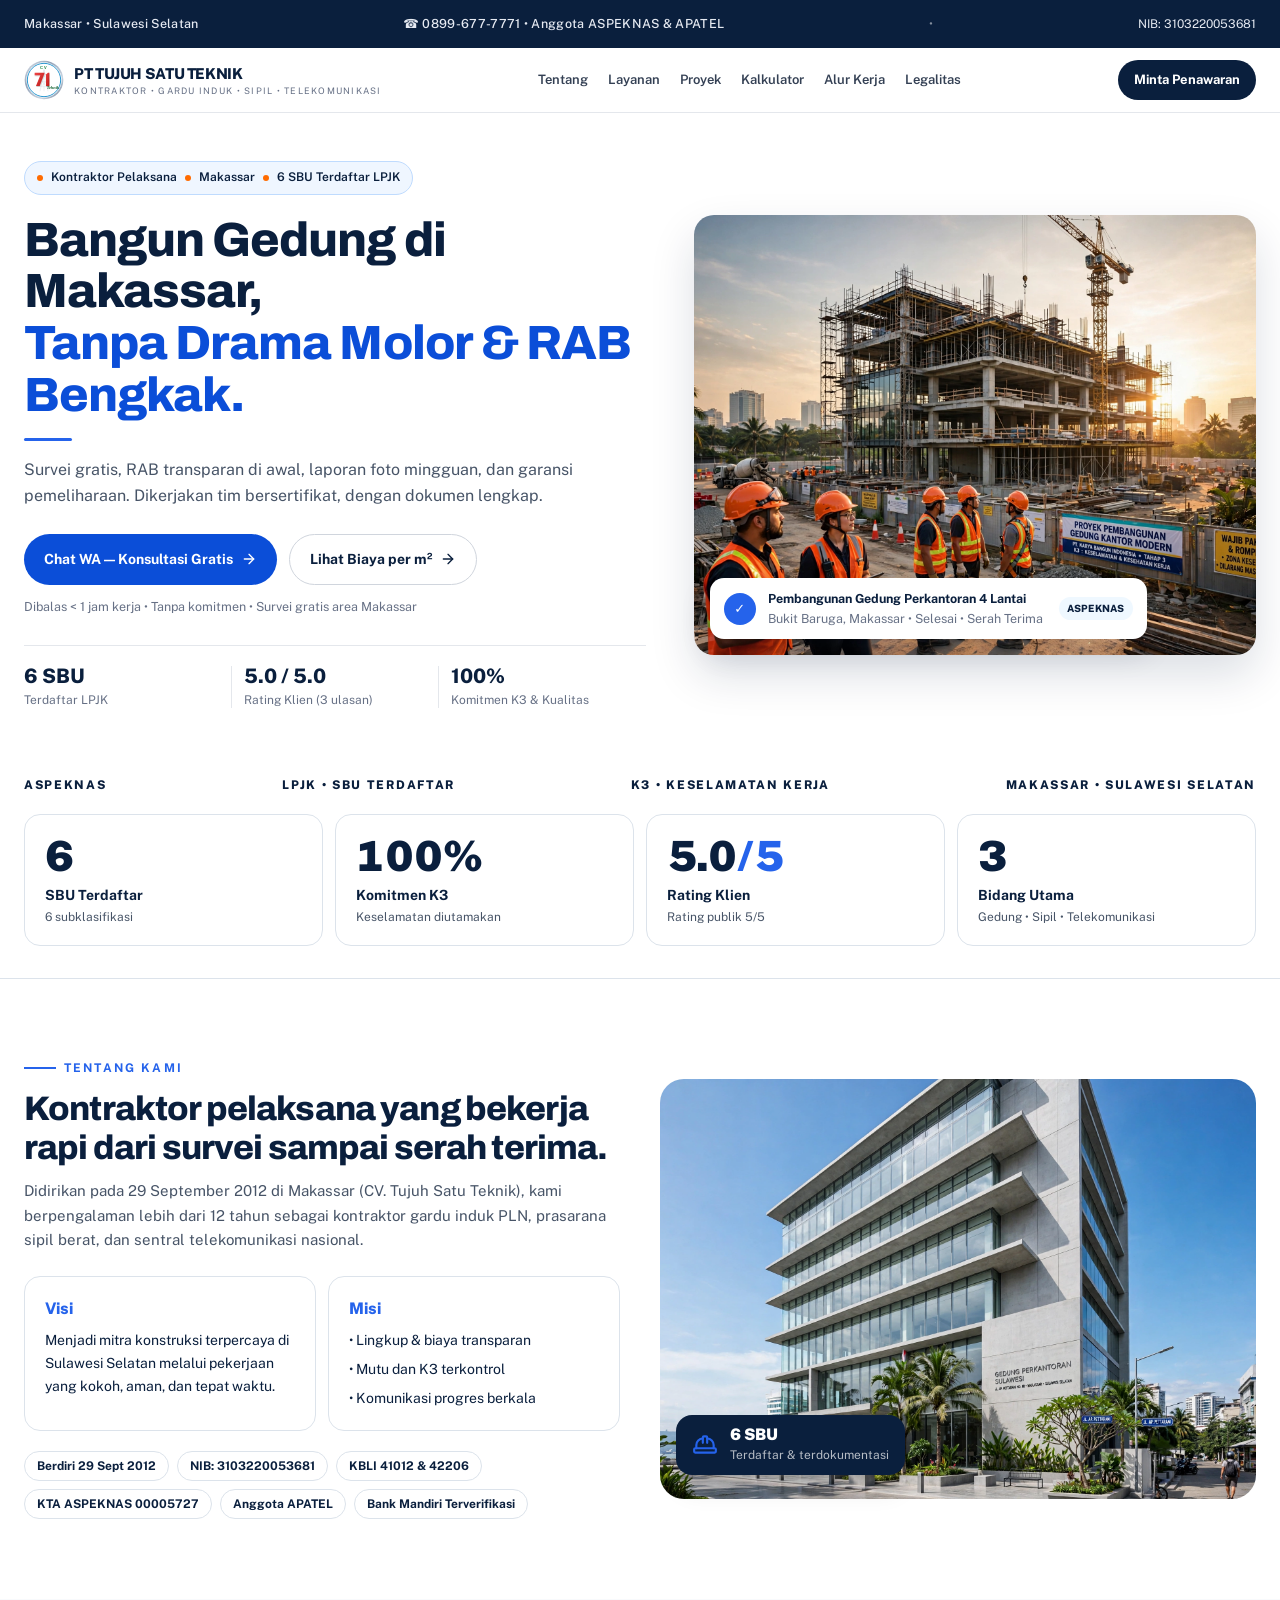
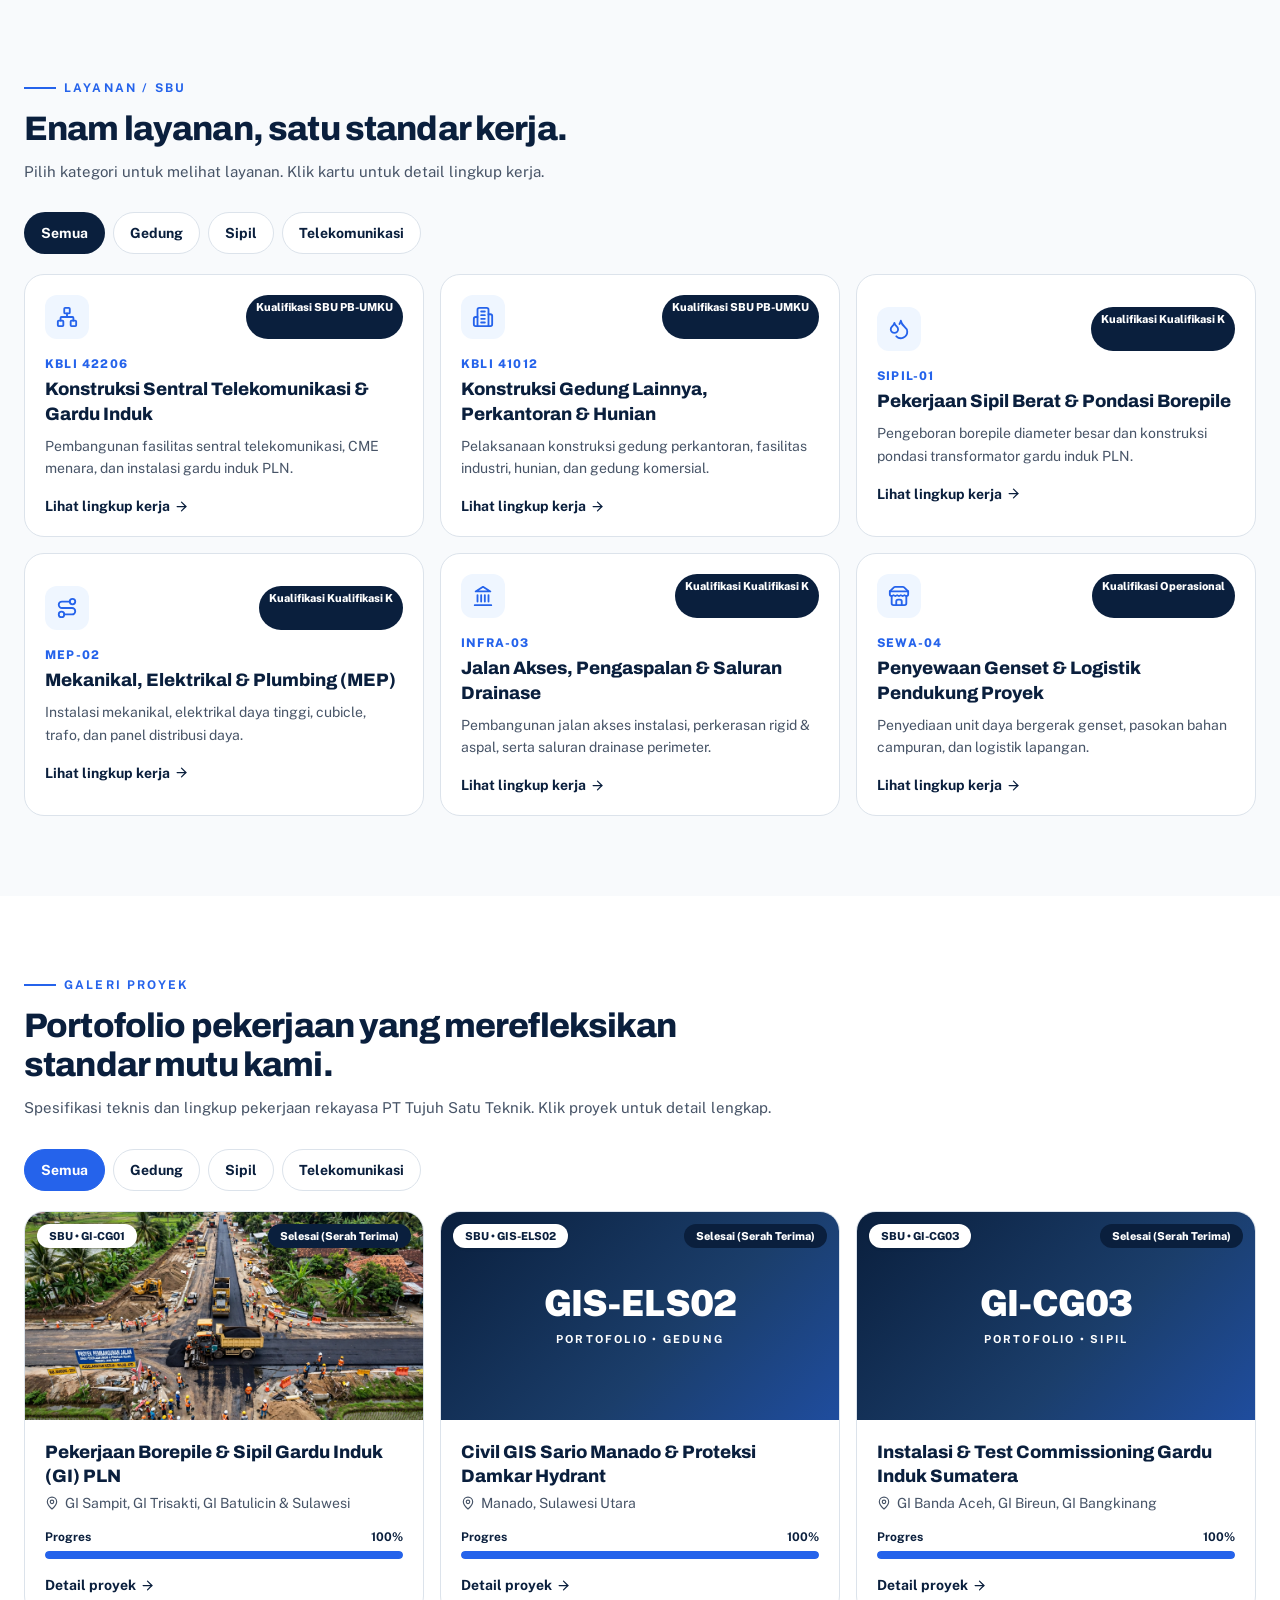
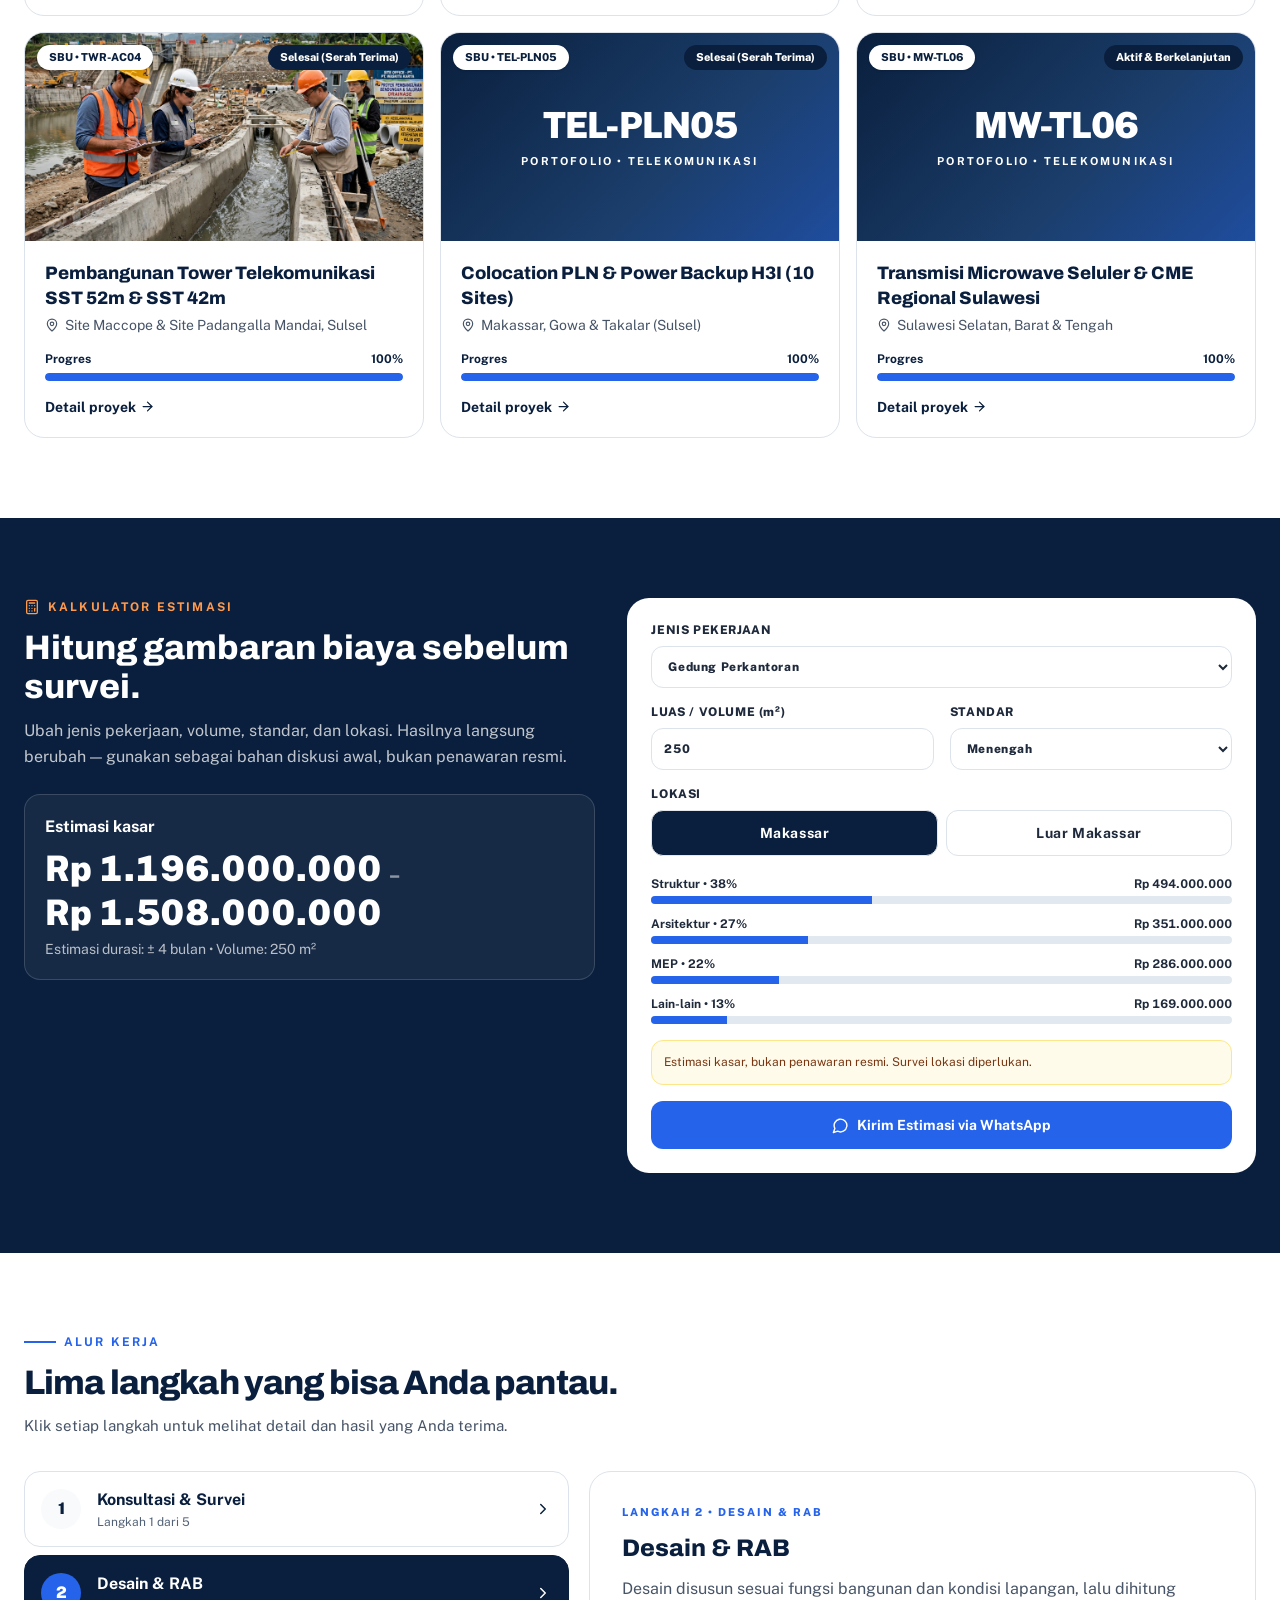
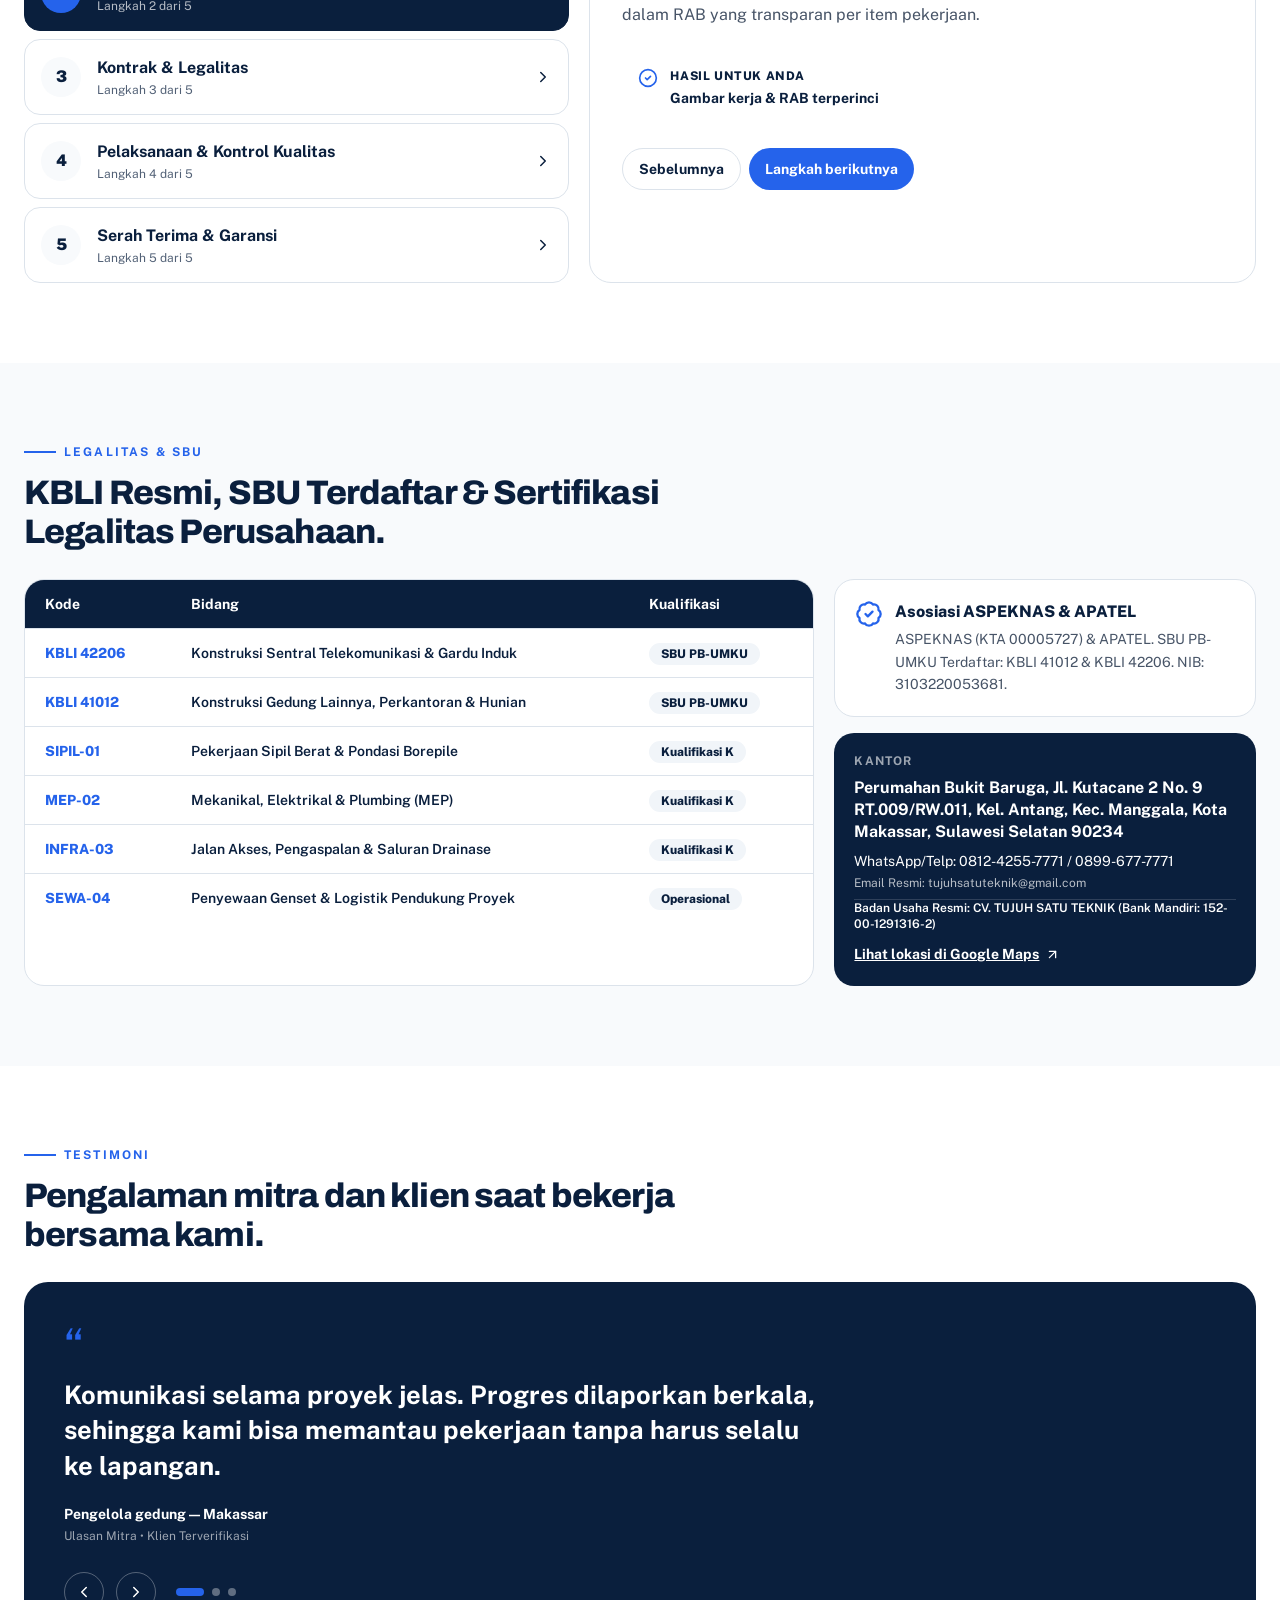
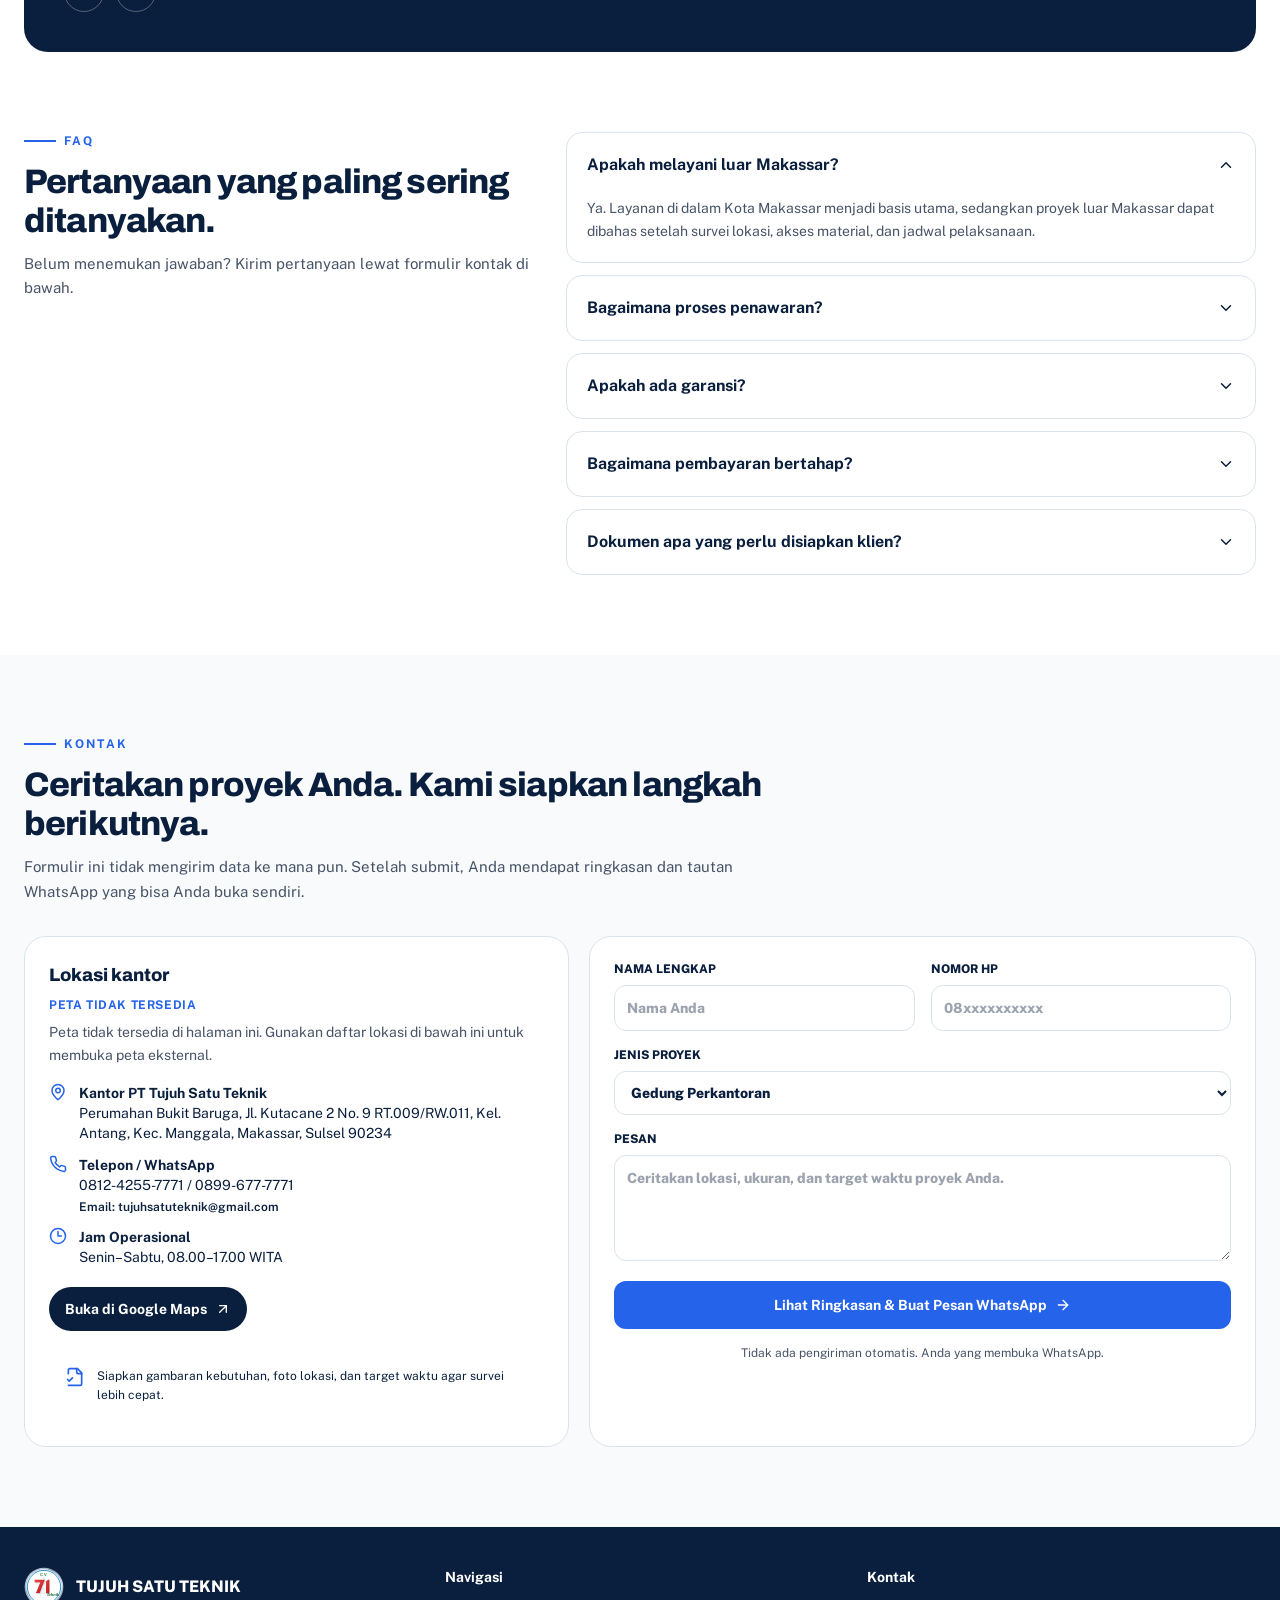
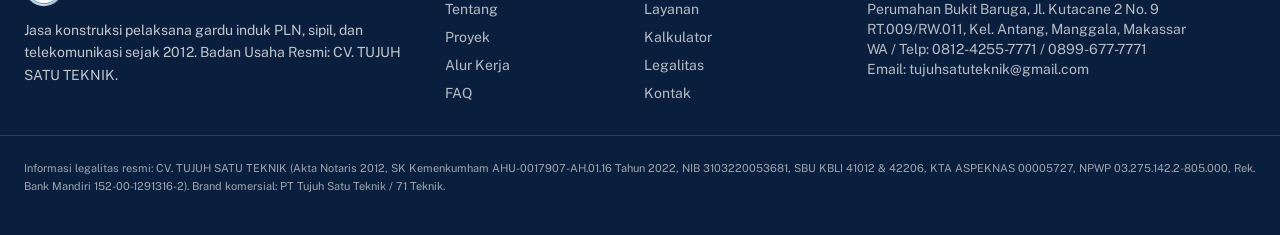
==== commit dd3cede3: "feat: migrate authentic company profile data, real projects, legalities, and official logo" ====
--- a/index.html
+++ b/index.html
@@ -6,10 +6,10 @@
   <meta http-equiv="X-UA-Compatible" content="IE=edge">
   
   <!-- Primary Meta Tags -->
-  <title>PT Tujuh Satu Teknik | Kontraktor Gedung, Sipil & Telekomunikasi Makassar</title>
-  <meta name="title" content="PT Tujuh Satu Teknik | Kontraktor Gedung, Sipil & Telekomunikasi Makassar">
-  <meta name="description" content="PT Tujuh Satu Teknik adalah kontraktor pelaksana terpercaya di Makassar, Sulawesi Selatan. Melayani pekerjaan konstruksi gedung perkantoran, prasarana sipil, jalan raya, saluran air, dan sentral telekomunikasi berstandar LPJK & ASPEKNAS.">
-  <meta name="keywords" content="kontraktor makassar, pt tujuh satu teknik, konstruksi gedung makassar, kontraktor sipil sulsel, sentral telekomunikasi, lpjk, sbu, aspeknas, kontraktor terpercaya">
+  <title>PT Tujuh Satu Teknik | Kontraktor Gardu Induk, Sipil & Telekomunikasi Makassar</title>
+  <meta name="title" content="PT Tujuh Satu Teknik | Kontraktor Gardu Induk, Sipil & Telekomunikasi Makassar">
+  <meta name="description" content="PT Tujuh Satu Teknik (CV. Tujuh Satu Teknik) adalah kontraktor pelaksana terpercaya sejak 2012 di Makassar, Sulawesi Selatan. Melayani konstruksi gardu induk PLN, prasarana sipil berat, borepile, dan sentral telekomunikasi bersertifikasi SBU PB-UMKU, ASPEKNAS & APATEL.">
+  <meta name="keywords" content="kontraktor makassar, pt tujuh satu teknik, cv tujuh satu teknik, 71 teknik, gardu induk pln, borepile makassar, sentral telekomunikasi, cme tower, aspeknas, apatel, kontraktor sipil sulsel">
   <meta name="author" content="PT Tujuh Satu Teknik">
   <meta name="robots" content="index, follow">
   <meta name="theme-color" content="#0A1F3D">
@@ -17,9 +17,9 @@
   <!-- Open Graph / Facebook / WhatsApp -->
   <meta property="og:type" content="website">
   <meta property="og:url" content="https://tujuhsatuteknik.com/">
-  <meta property="og:title" content="PT Tujuh Satu Teknik | Kontraktor Gedung, Sipil & Telekomunikasi Makassar">
-  <meta property="og:description" content="Kontraktor pelaksana berpengalaman di Makassar: Gedung, Sipil, dan Telekomunikasi dengan lingkup kerja transparan, komitmen mutu, dan K3.">
-  <meta property="og:image" content="/assets/images/og-preview.webp">
+  <meta property="og:title" content="PT Tujuh Satu Teknik | Kontraktor Gardu Induk, Sipil & Telekomunikasi">
+  <meta property="og:description" content="Kontraktor pelaksana berpengalaman sejak 2012 di Makassar: Gardu Induk PLN, Sipil Berat, dan Transmisi Telekomunikasi bersertifikasi SBU & K3.">
+  <meta property="og:image" content="/assets/images/logo.png">
   <meta property="og:site_name" content="PT Tujuh Satu Teknik">
   <meta property="og:locale" content="id_ID">
 
@@ -27,8 +27,8 @@
   <meta name="twitter:card" content="summary_large_image">
   <meta name="twitter:url" content="https://tujuhsatuteknik.com/">
   <meta name="twitter:title" content="PT Tujuh Satu Teknik | Kontraktor Pelaksana Makassar">
-  <meta name="twitter:description" content="Pekerjaan gedung, sipil, dan telekomunikasi berstandar LPJK & ASPEKNAS di Makassar & Sulawesi Selatan.">
-  <meta name="twitter:image" content="/assets/images/og-preview.webp">
+  <meta name="twitter:description" content="Pekerjaan gardu induk PLN, borepile, sipil, dan telekomunikasi berstandar SBU PB-UMKU & ASPEKNAS di Makassar & Nasional.">
+  <meta name="twitter:image" content="/assets/images/logo.png">
 
   <!-- Favicon -->
   <link rel="icon" type="image/svg+xml" href="/assets/favicon.svg">
@@ -43,13 +43,18 @@
     "@context": "https://schema.org",
     "@type": "GeneralContractor",
     "name": "PT Tujuh Satu Teknik",
-    "legalName": "PT Tujuh Satu Teknik",
-    "image": "https://tujuhsatuteknik.com/assets/images/og-preview.webp",
-    "telephone": "+628996777771",
+    "legalName": "CV. TUJUH SATU TEKNIK",
+    "alternateName": ["71 Teknik", "CV Tujuh Satu Teknik"],
+    "image": "https://tujuhsatuteknik.com/assets/images/logo.png",
+    "logo": "https://tujuhsatuteknik.com/assets/images/logo.png",
+    "telephone": ["+6281242557771", "+628996777771"],
+    "email": "tujuhsatuteknik@gmail.com",
     "url": "https://tujuhsatuteknik.com",
+    "foundingDate": "2012-09-29",
+    "taxID": "03.275.142.2-805.000",
     "address": {
       "@type": "PostalAddress",
-      "streetAddress": "Jl. Kutacane 2 No. 9, Komp. Bukit Baruga",
+      "streetAddress": "Perumahan Bukit Baruga, Jl. Kutacane 2 No. 9 RT.009/RW.011, Kel. Antang, Kec. Manggala",
       "addressLocality": "Makassar",
       "addressRegion": "Sulawesi Selatan",
       "postalCode": "90234",
@@ -74,52 +79,42 @@
       {
         "@type": "AdministrativeArea",
         "name": "Sulawesi Selatan"
+      },
+      {
+        "@type": "Country",
+        "name": "Indonesia"
       }
     ],
     "hasOfferCatalog": {
       "@type": "OfferCatalog",
-      "name": "Layanan Konstruksi & Rekayasa",
+      "name": "Layanan Konstruksi & Rekayasa Teknik",
       "itemListElement": [
         {
           "@type": "Offer",
           "itemOffered": {
             "@type": "Service",
-            "name": "Konstruksi Gedung Perkantoran (BG002)"
+            "name": "Konstruksi Sentral Telekomunikasi & Gardu Induk (KBLI 42206)"
           }
         },
         {
           "@type": "Offer",
           "itemOffered": {
             "@type": "Service",
-            "name": "Konstruksi Sentral Telekomunikasi (BS009)"
+            "name": "Konstruksi Gedung Perkantoran & Fasilitas Industri (KBLI 41012)"
           }
         },
         {
           "@type": "Offer",
           "itemOffered": {
             "@type": "Service",
-            "name": "Konstruksi Jalan Raya & Prasarana Transportasi (SI003)"
+            "name": "Pekerjaan Sipil Berat, Borepile & Pondasi Transformator"
           }
         },
         {
           "@type": "Offer",
           "itemOffered": {
             "@type": "Service",
-            "name": "Konstruksi Saluran Air, Pelabuhan & Prasarana SDA (SI001)"
-          }
-        },
-        {
-          "@type": "Offer",
-          "itemOffered": {
-            "@type": "Service",
-            "name": "Konstruksi Gedung Lainnya (BG009)"
-          }
-        },
-        {
-          "@type": "Offer",
-          "itemOffered": {
-            "@type": "Service",
-            "name": "Konstruksi Gedung Perbelanjaan (BG004)"
+            "name": "Pemasangan Tower SST 52m/42m & Colocation PLN Sentral Telekomunikasi"
           }
         }
       ]
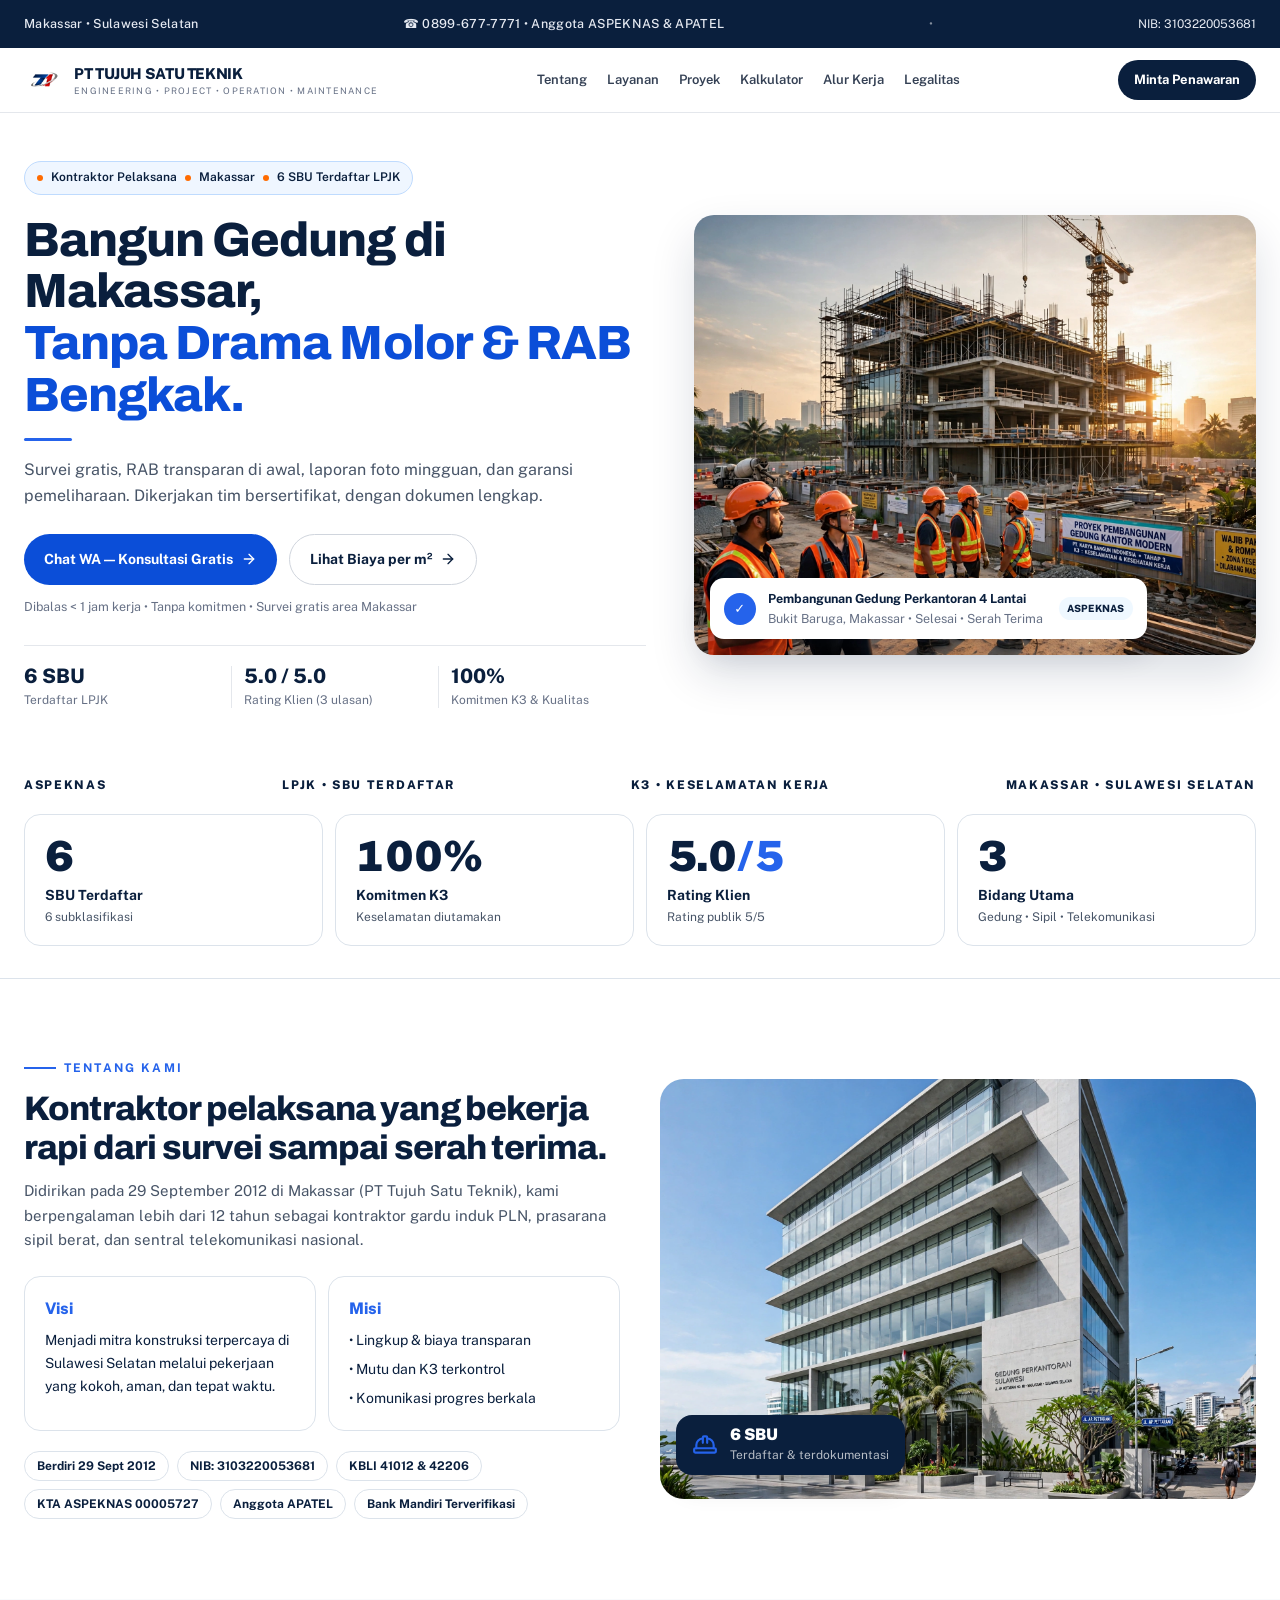
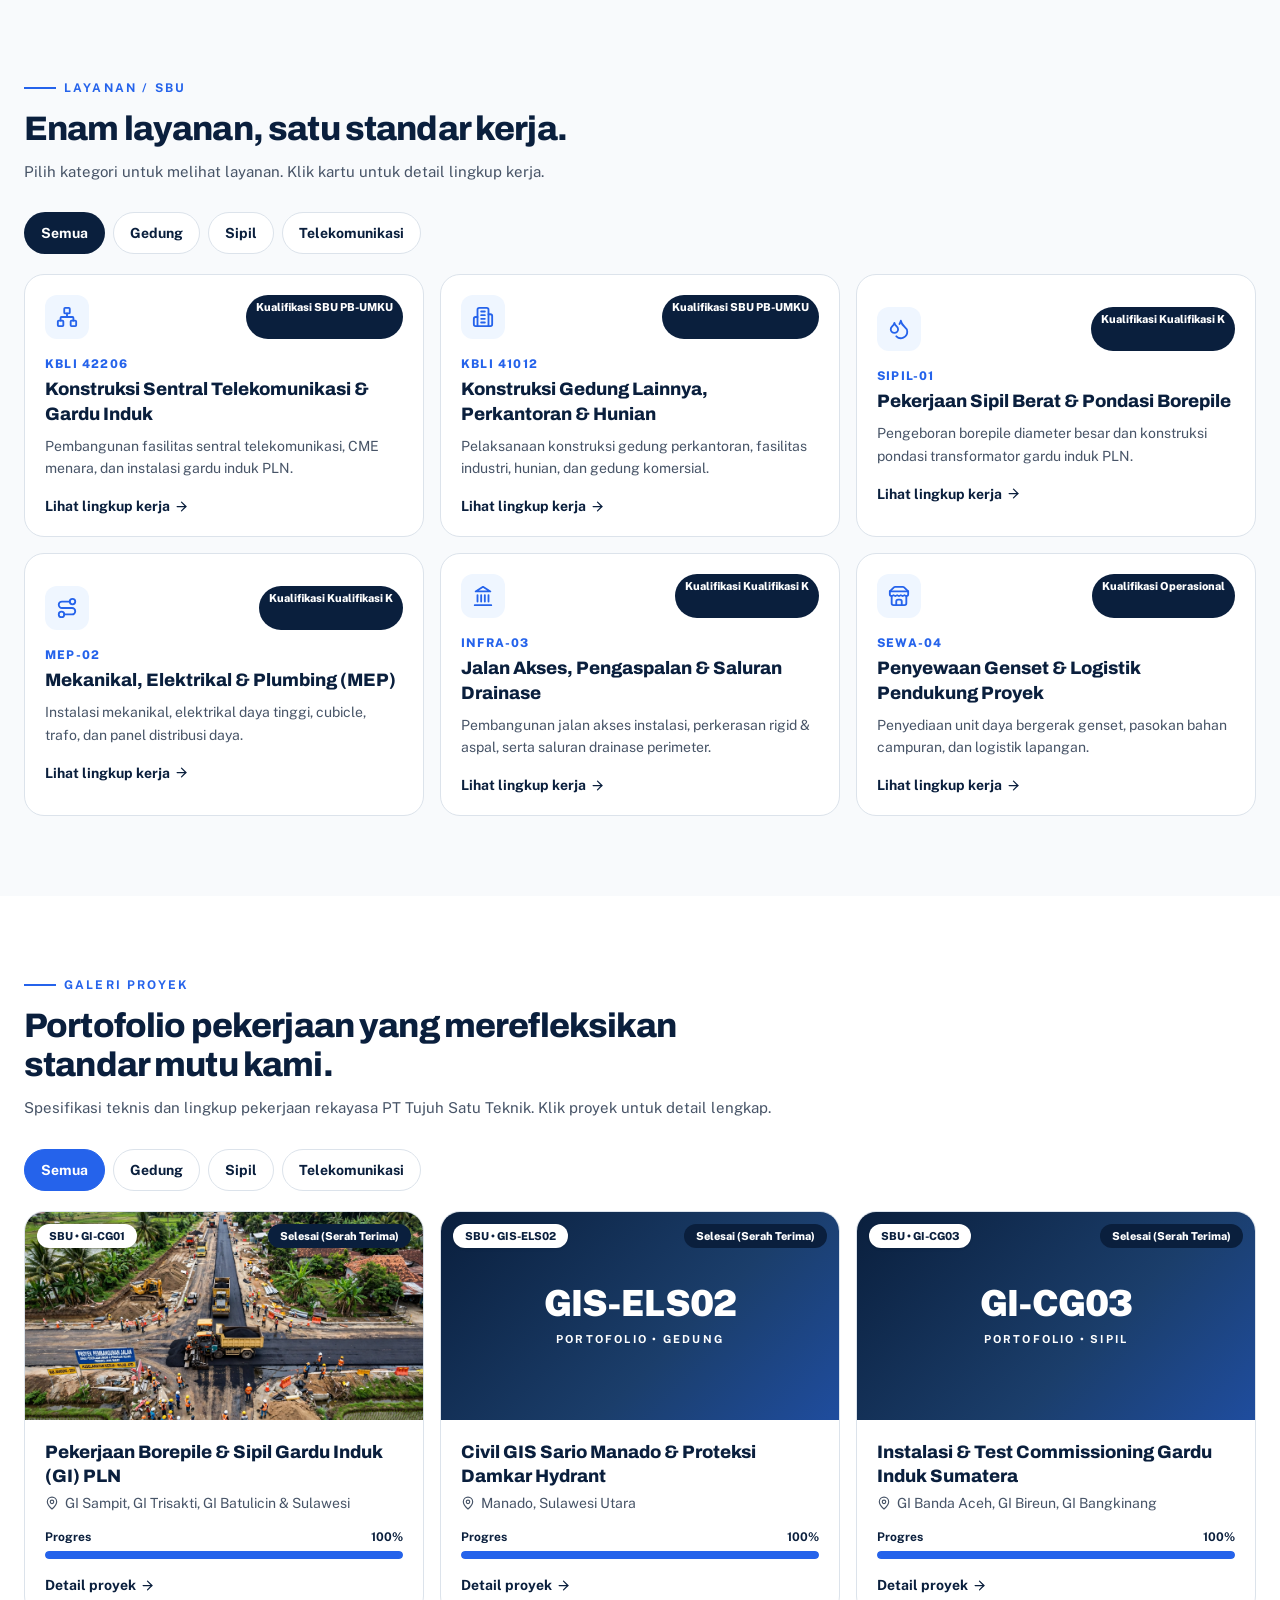
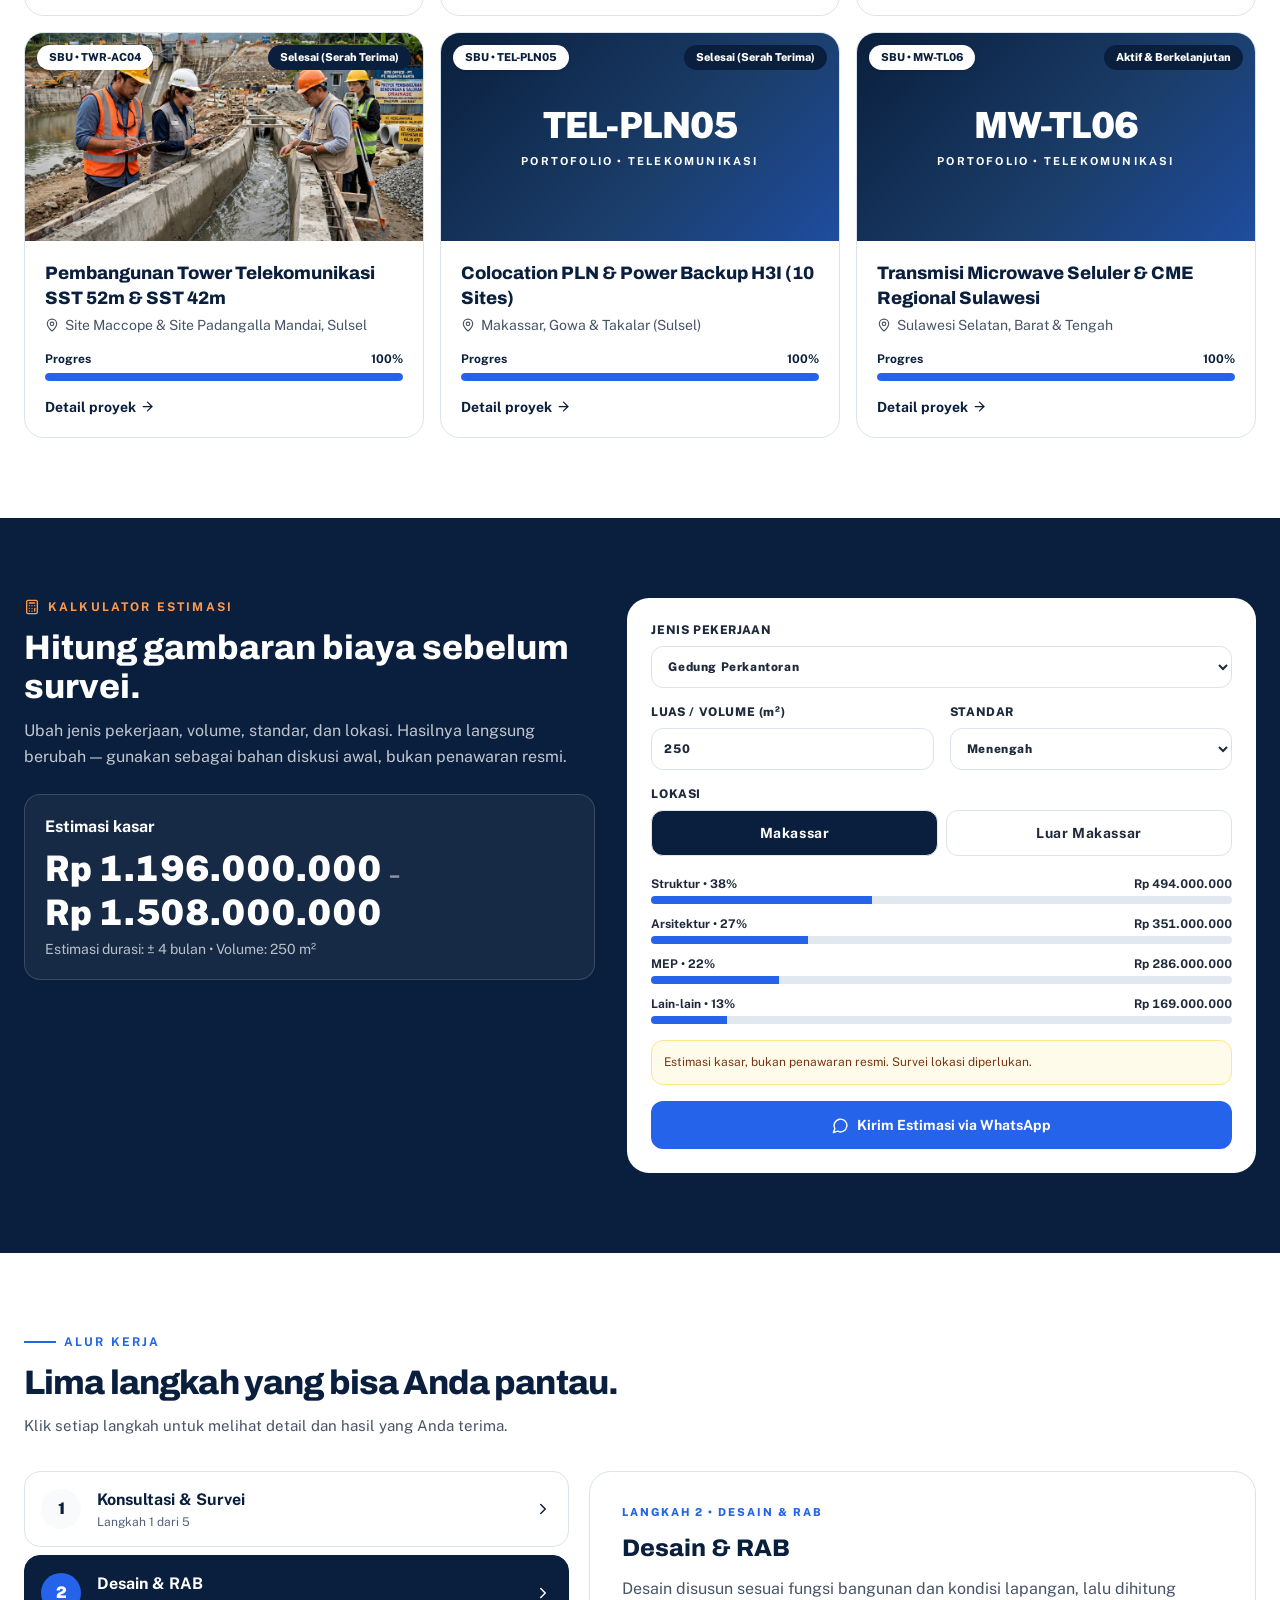
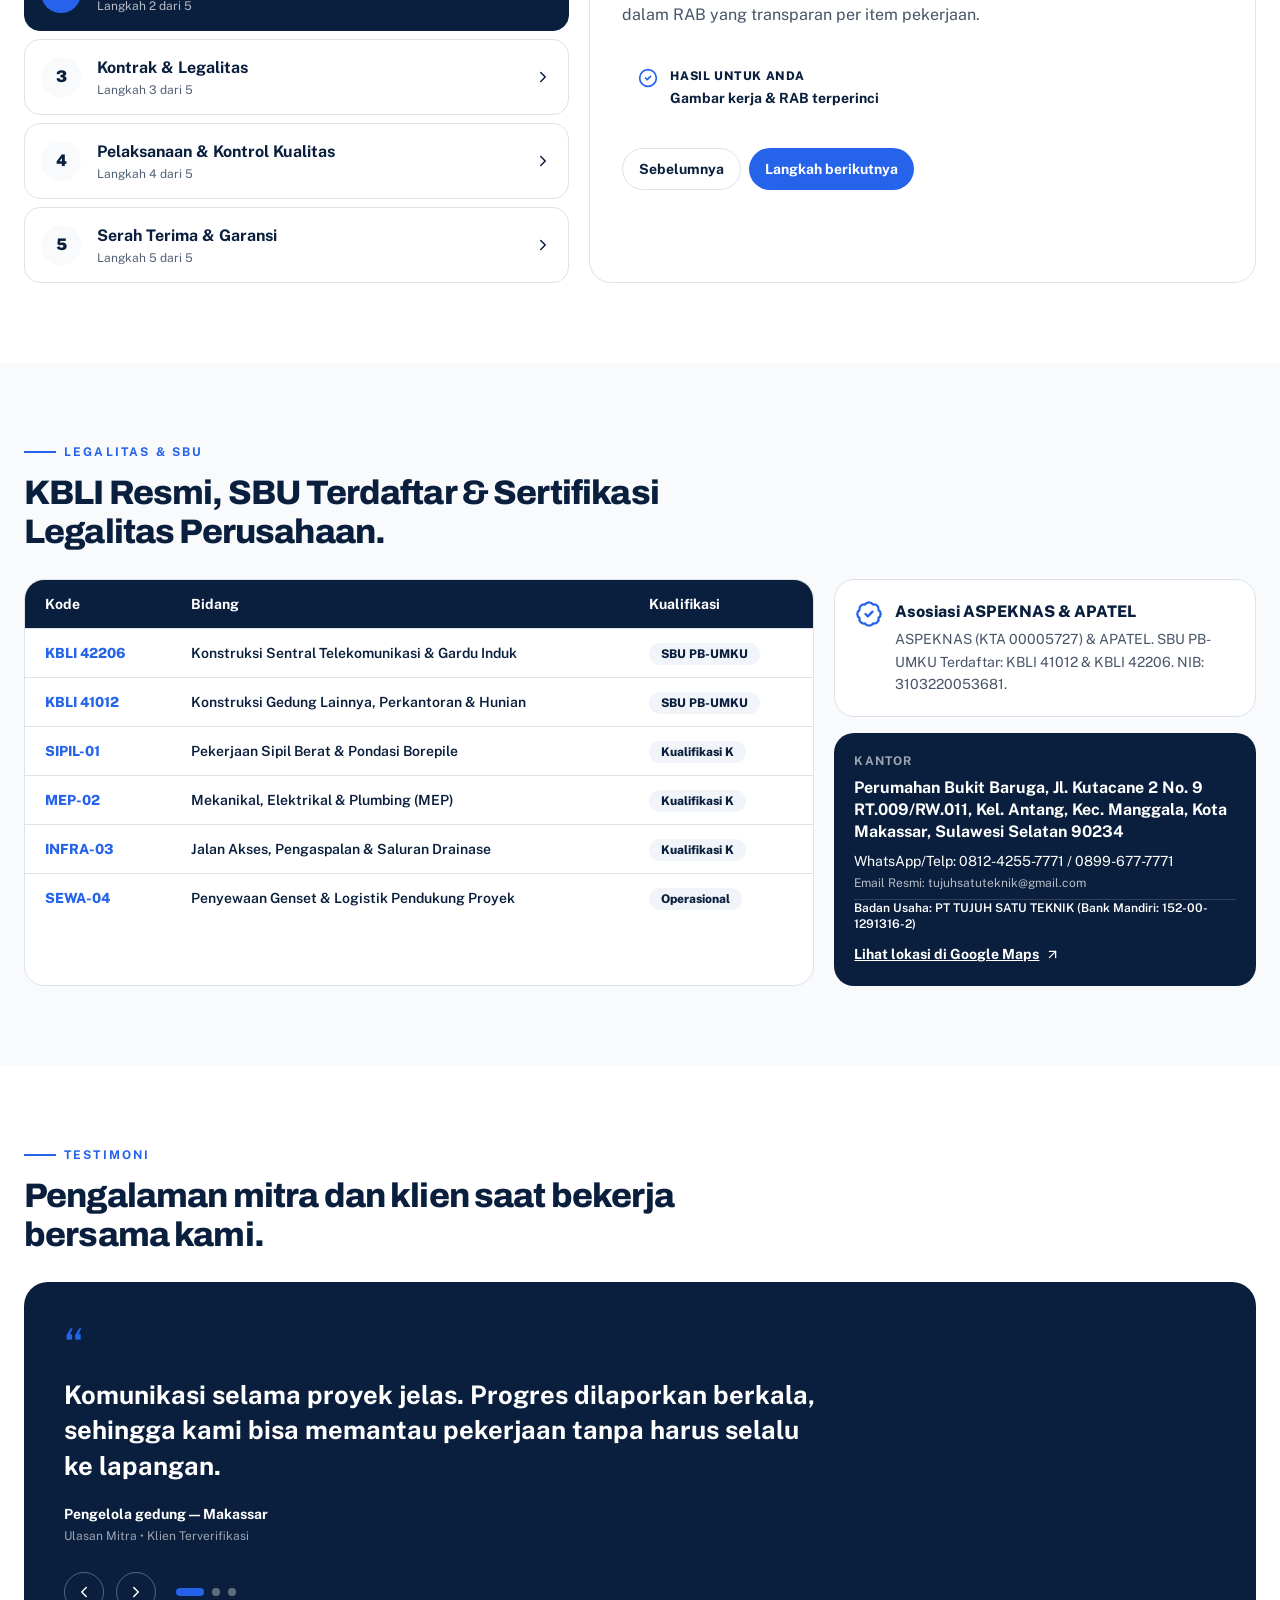
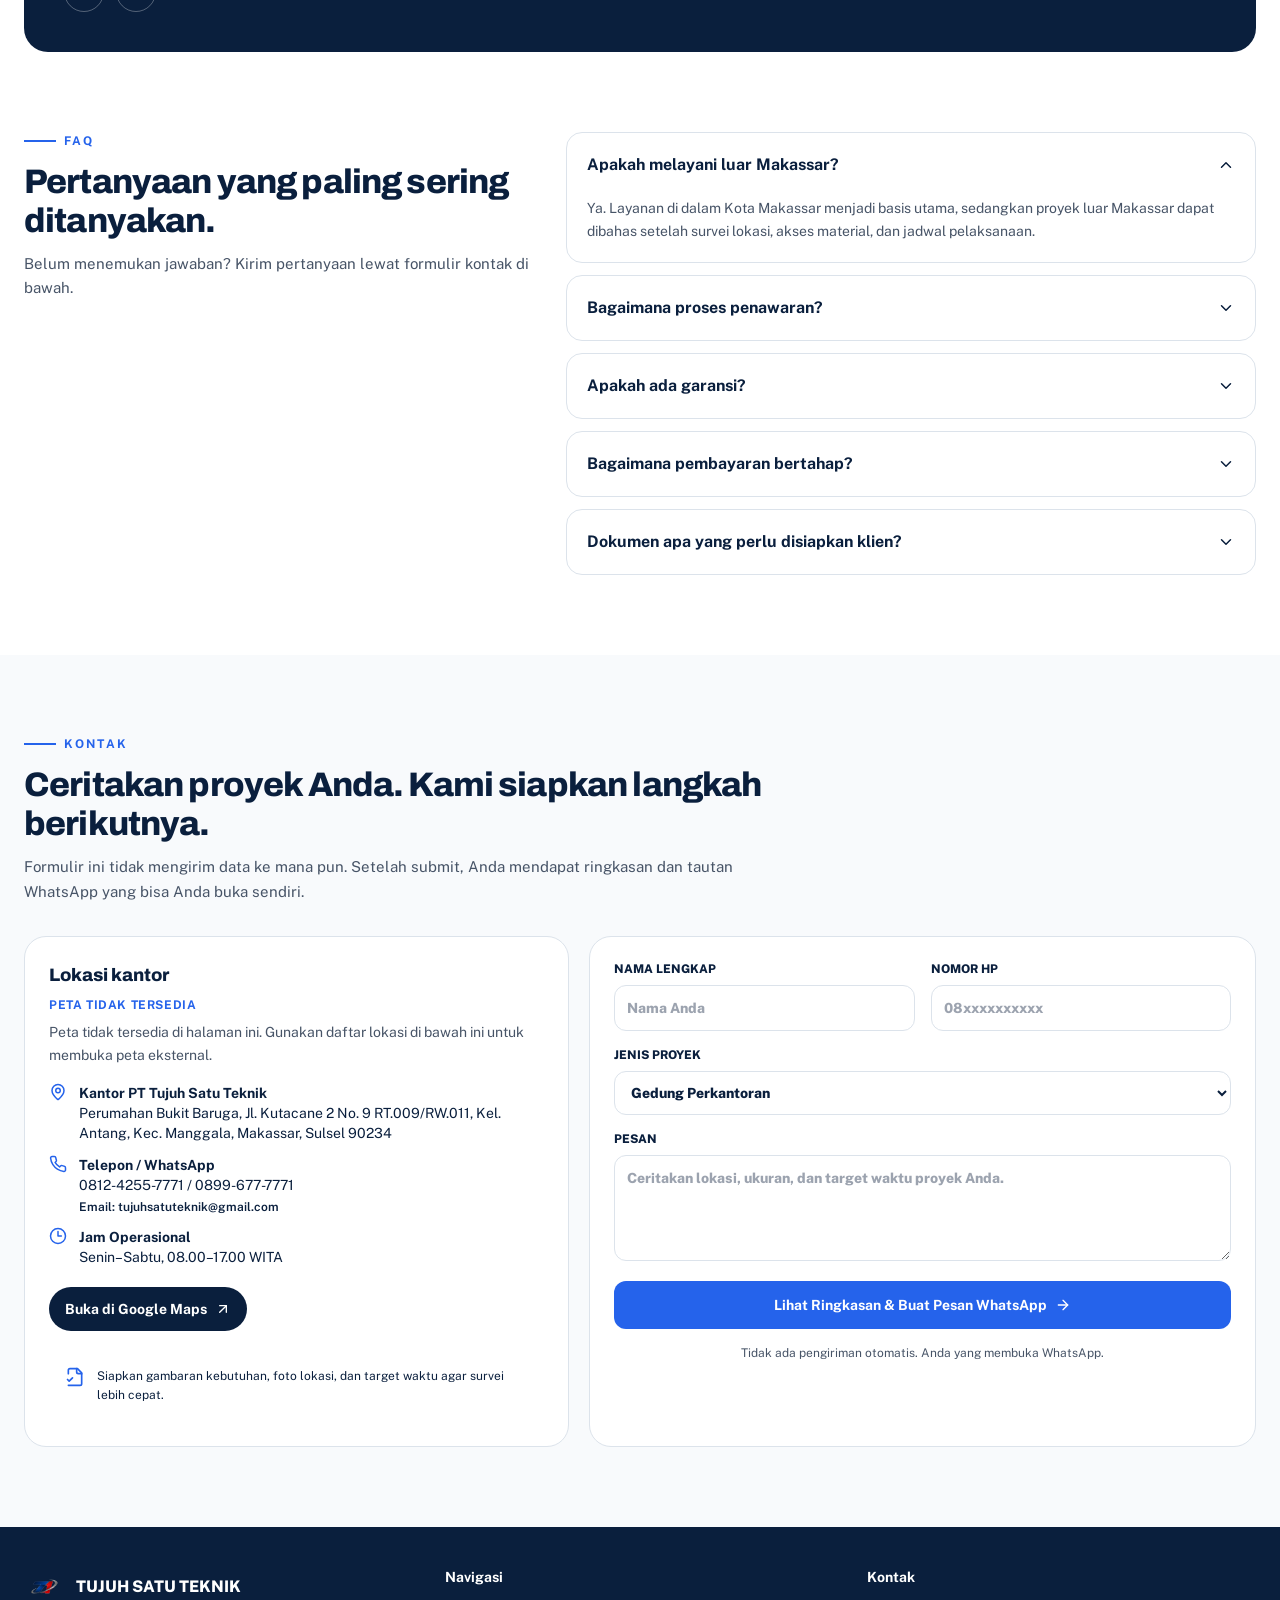
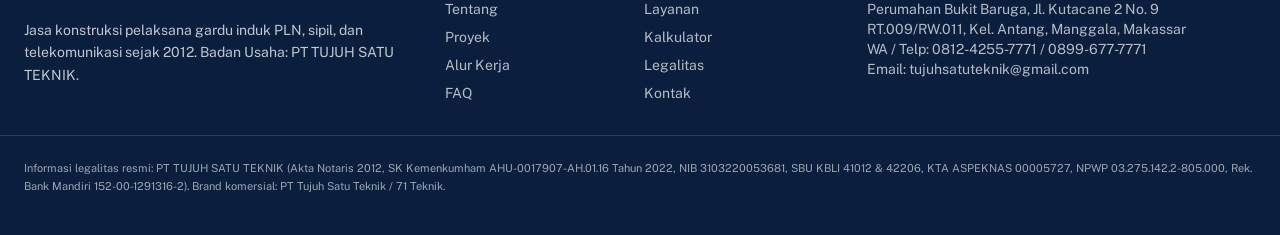
==== commit 5974aa56: "feat: upgrade to official PT Tujuh Satu Teknik branding, new 71 swoop logo, and cache-busting" ====
--- a/index.html
+++ b/index.html
@@ -8,8 +8,8 @@
   <!-- Primary Meta Tags -->
   <title>PT Tujuh Satu Teknik | Kontraktor Gardu Induk, Sipil & Telekomunikasi Makassar</title>
   <meta name="title" content="PT Tujuh Satu Teknik | Kontraktor Gardu Induk, Sipil & Telekomunikasi Makassar">
-  <meta name="description" content="PT Tujuh Satu Teknik (CV. Tujuh Satu Teknik) adalah kontraktor pelaksana terpercaya sejak 2012 di Makassar, Sulawesi Selatan. Melayani konstruksi gardu induk PLN, prasarana sipil berat, borepile, dan sentral telekomunikasi bersertifikasi SBU PB-UMKU, ASPEKNAS & APATEL.">
-  <meta name="keywords" content="kontraktor makassar, pt tujuh satu teknik, cv tujuh satu teknik, 71 teknik, gardu induk pln, borepile makassar, sentral telekomunikasi, cme tower, aspeknas, apatel, kontraktor sipil sulsel">
+  <meta name="description" content="PT Tujuh Satu Teknik (71 Teknik) adalah kontraktor pelaksana terpercaya sejak 2012 di Makassar, Sulawesi Selatan. Melayani konstruksi gardu induk PLN, prasarana sipil berat, borepile, dan sentral telekomunikasi bersertifikasi SBU PB-UMKU, ASPEKNAS & APATEL.">
+  <meta name="keywords" content="kontraktor makassar, pt tujuh satu teknik, pt 71 teknik, 71 teknik, gardu induk pln, borepile makassar, sentral telekomunikasi, cme tower, aspeknas, apatel, kontraktor sipil sulsel">
   <meta name="author" content="PT Tujuh Satu Teknik">
   <meta name="robots" content="index, follow">
   <meta name="theme-color" content="#0A1F3D">
@@ -19,7 +19,7 @@
   <meta property="og:url" content="https://tujuhsatuteknik.com/">
   <meta property="og:title" content="PT Tujuh Satu Teknik | Kontraktor Gardu Induk, Sipil & Telekomunikasi">
   <meta property="og:description" content="Kontraktor pelaksana berpengalaman sejak 2012 di Makassar: Gardu Induk PLN, Sipil Berat, dan Transmisi Telekomunikasi bersertifikasi SBU & K3.">
-  <meta property="og:image" content="/assets/images/logo.png">
+  <meta property="og:image" content="/assets/images/logo.png?v=20261126-pt-final">
   <meta property="og:site_name" content="PT Tujuh Satu Teknik">
   <meta property="og:locale" content="id_ID">
 
@@ -28,14 +28,14 @@
   <meta name="twitter:url" content="https://tujuhsatuteknik.com/">
   <meta name="twitter:title" content="PT Tujuh Satu Teknik | Kontraktor Pelaksana Makassar">
   <meta name="twitter:description" content="Pekerjaan gardu induk PLN, borepile, sipil, dan telekomunikasi berstandar SBU PB-UMKU & ASPEKNAS di Makassar & Nasional.">
-  <meta name="twitter:image" content="/assets/images/logo.png">
+  <meta name="twitter:image" content="/assets/images/logo.png?v=20261126-pt-final">
 
   <!-- Favicon -->
-  <link rel="icon" type="image/svg+xml" href="/assets/favicon.svg">
-  <link rel="apple-touch-icon" href="/assets/favicon.svg">
+  <link rel="icon" type="image/svg+xml" href="/assets/favicon.svg?v=20261126-pt-final">
+  <link rel="apple-touch-icon" href="/assets/favicon.svg?v=20261126-pt-final">
 
   <!-- Stylesheet -->
-  <link rel="stylesheet" href="/assets/css/style.css">
+  <link rel="stylesheet" href="/assets/css/style.css?v=20261126-pt-final">
 
   <!-- Structured Data JSON-LD (Schema.org GeneralContractor) -->
   <script type="application/ld+json">
@@ -43,8 +43,8 @@
     "@context": "https://schema.org",
     "@type": "GeneralContractor",
     "name": "PT Tujuh Satu Teknik",
-    "legalName": "CV. TUJUH SATU TEKNIK",
-    "alternateName": ["71 Teknik", "CV Tujuh Satu Teknik"],
+    "legalName": "PT TUJUH SATU TEKNIK",
+    "alternateName": ["71 Teknik", "PT 71 Teknik", "PT Tujuh Satu Teknik"],
     "image": "https://tujuhsatuteknik.com/assets/images/logo.png",
     "logo": "https://tujuhsatuteknik.com/assets/images/logo.png",
     "telephone": ["+6281242557771", "+628996777771"],
@@ -156,6 +156,6 @@
   </script>
 
   <!-- Application Script -->
-  <script type="module" src="/assets/js/app.js"></script>
+  <script type="module" src="/assets/js/app.js?v=20261126-pt-final"></script>
 </body>
 </html>
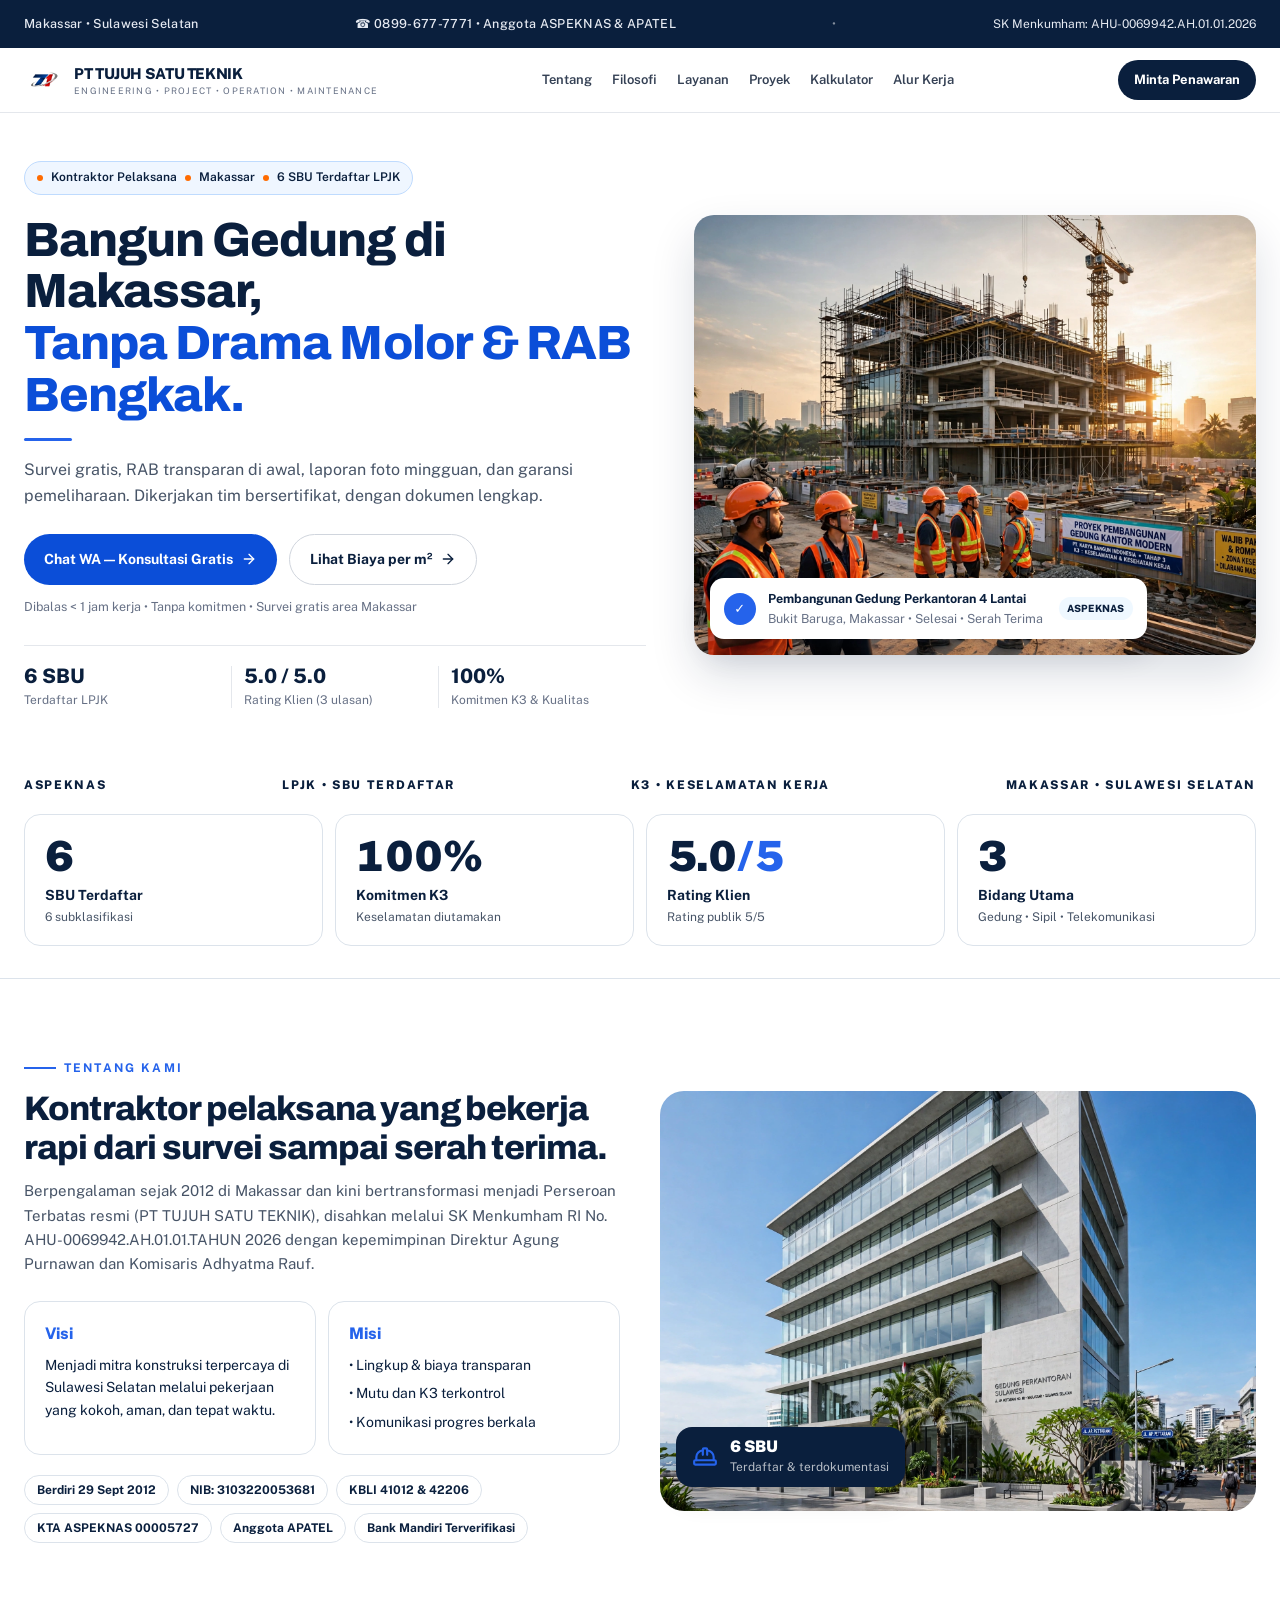
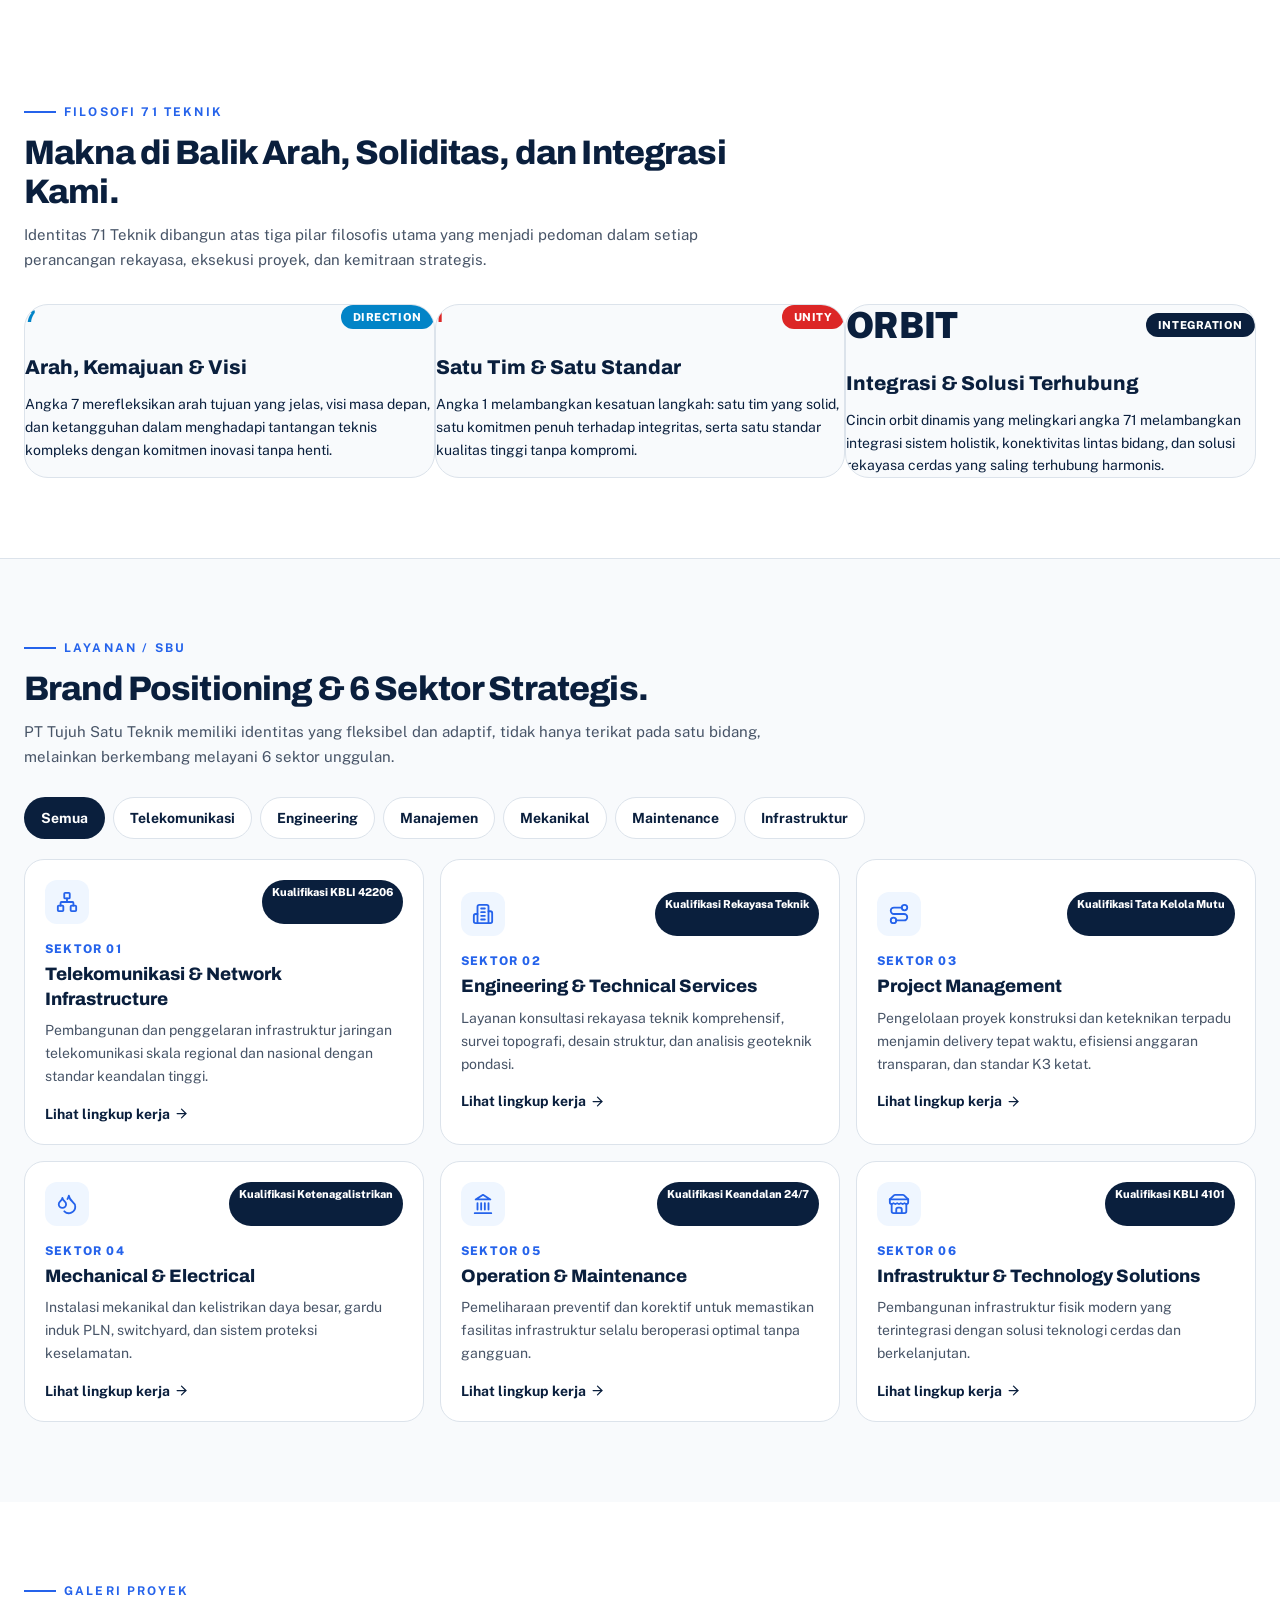
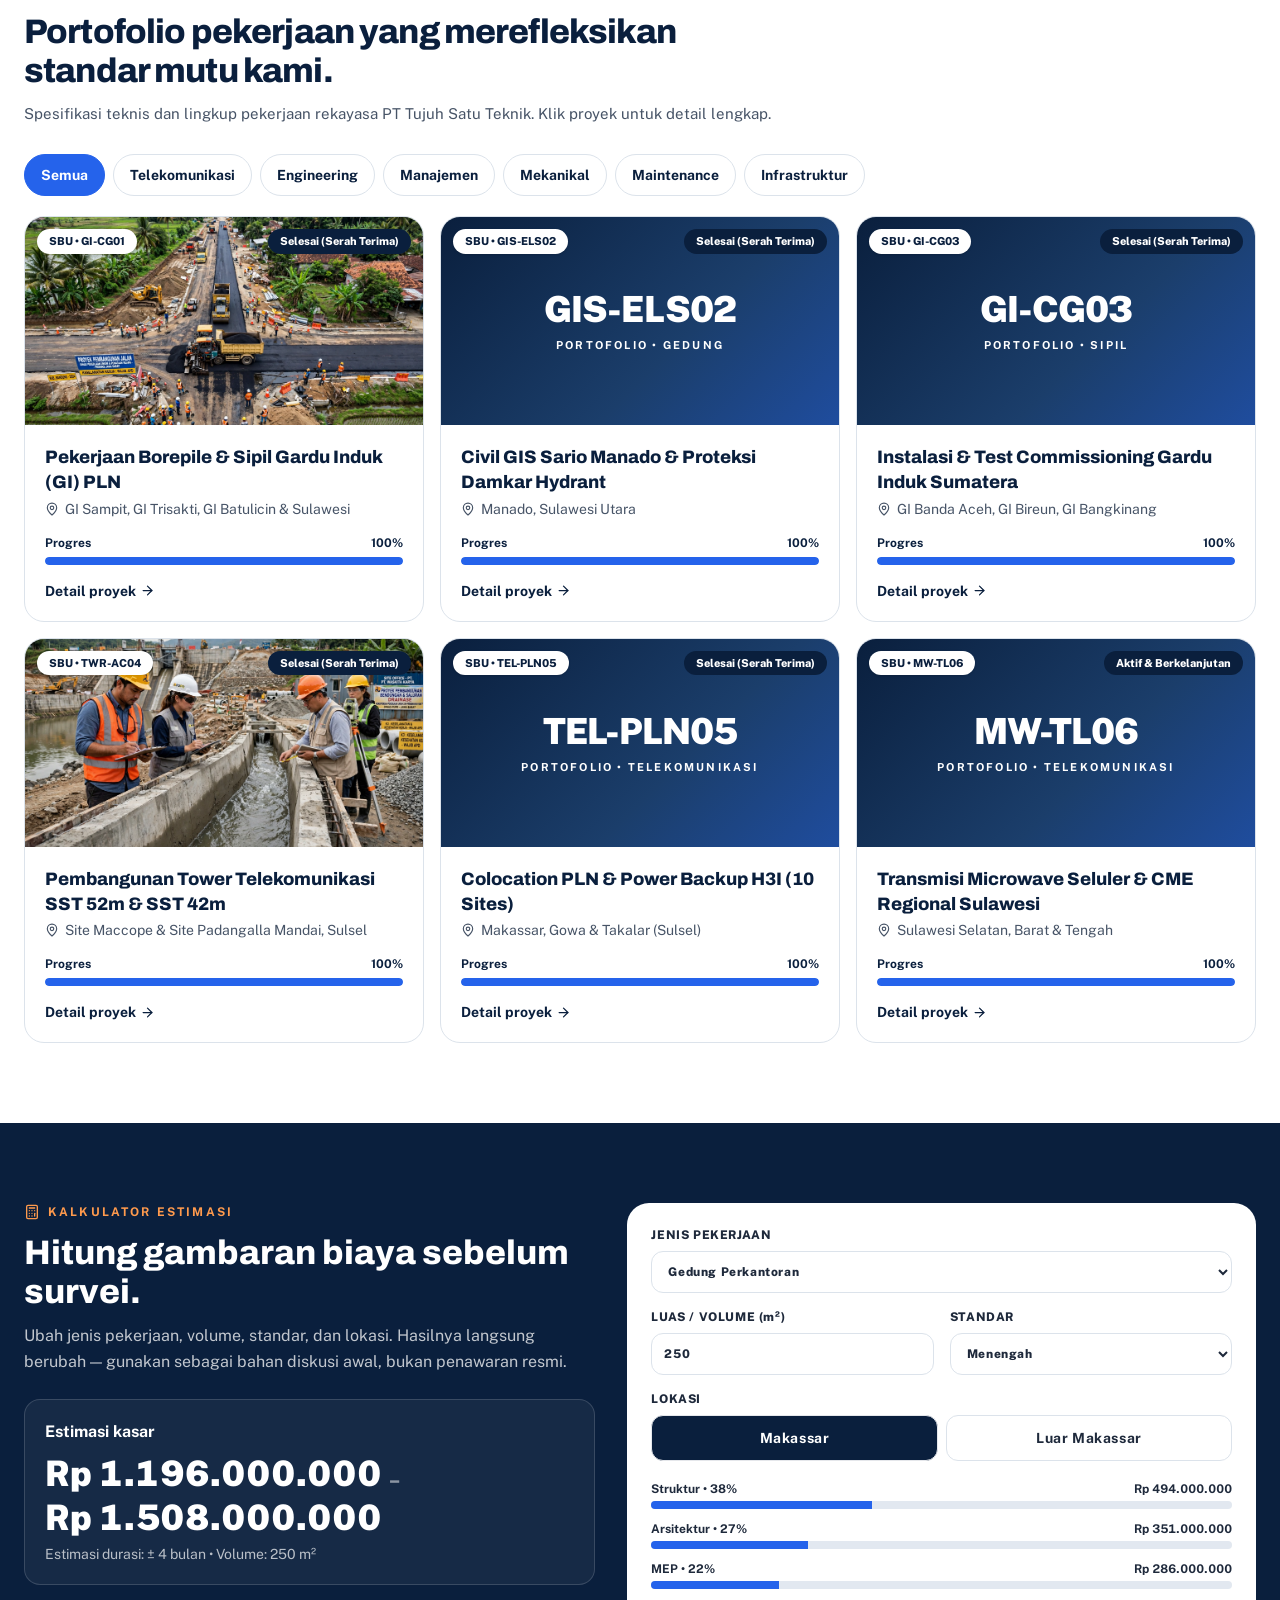
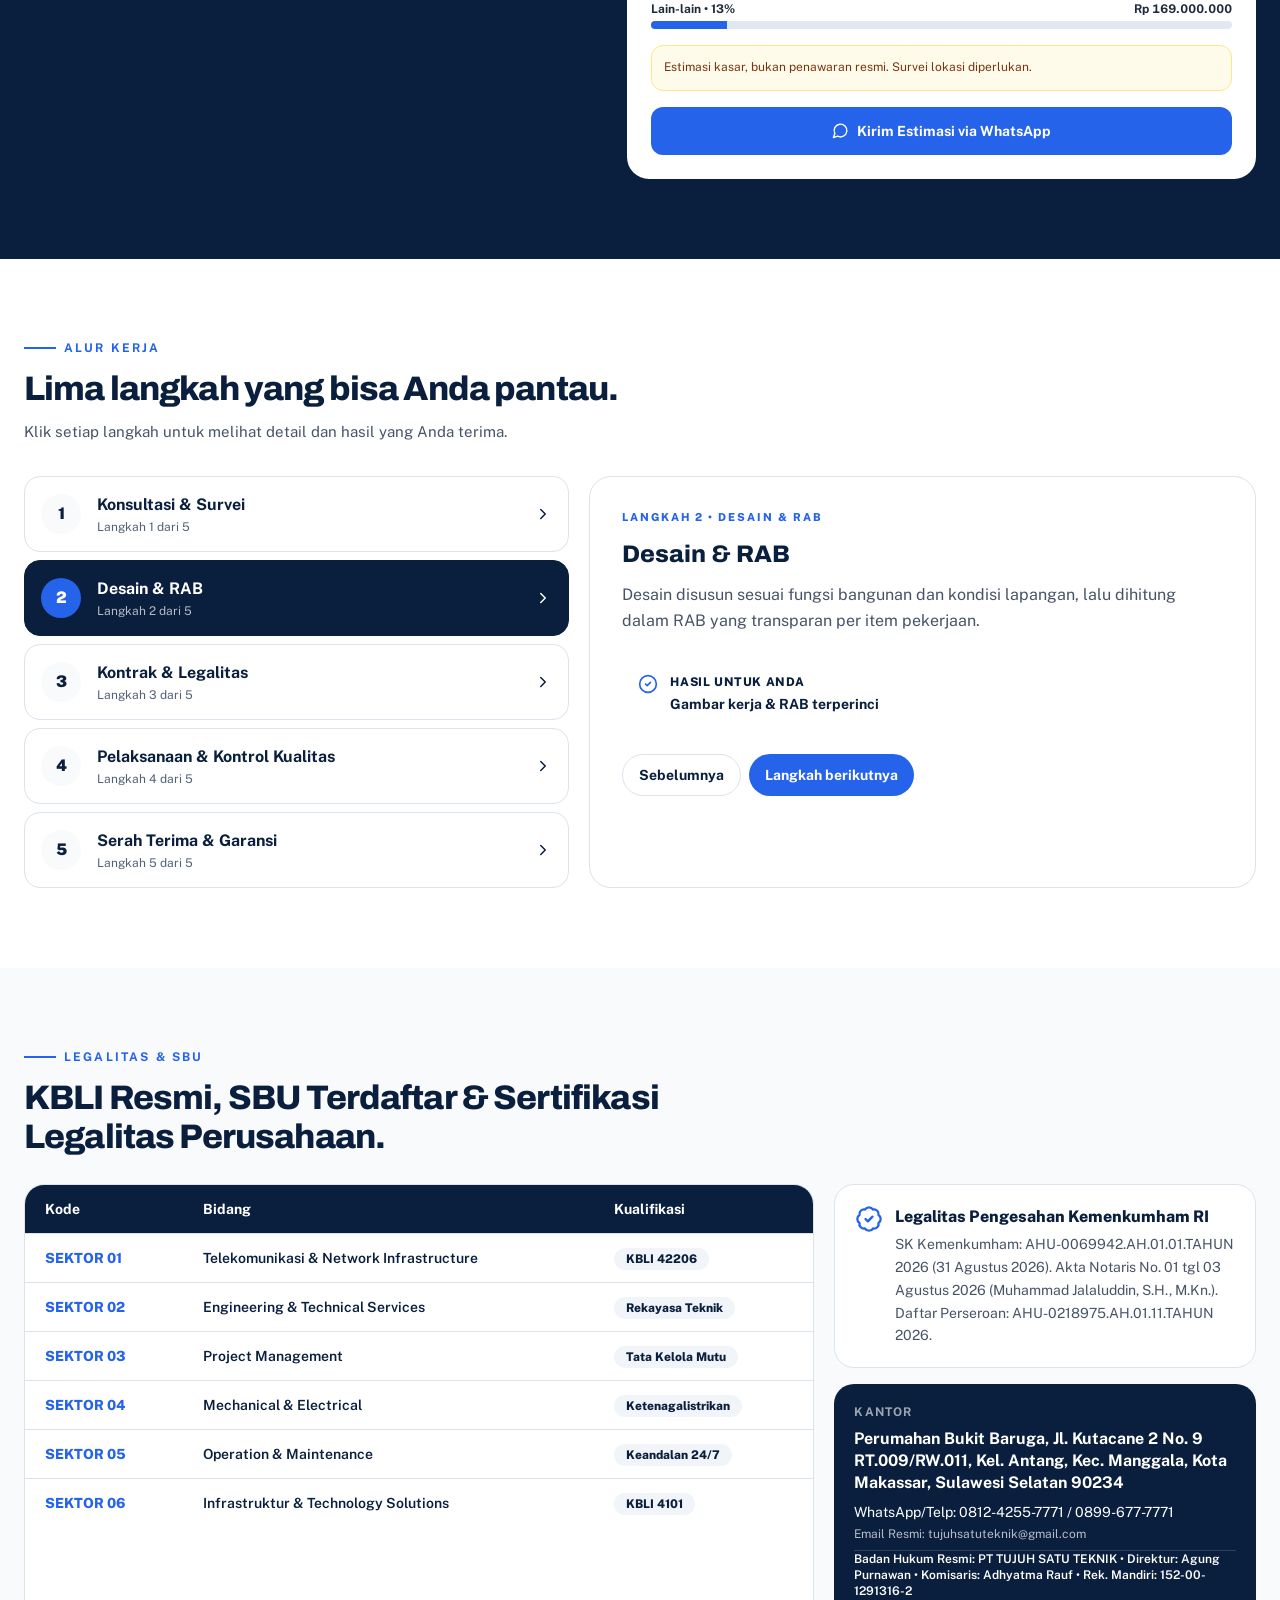
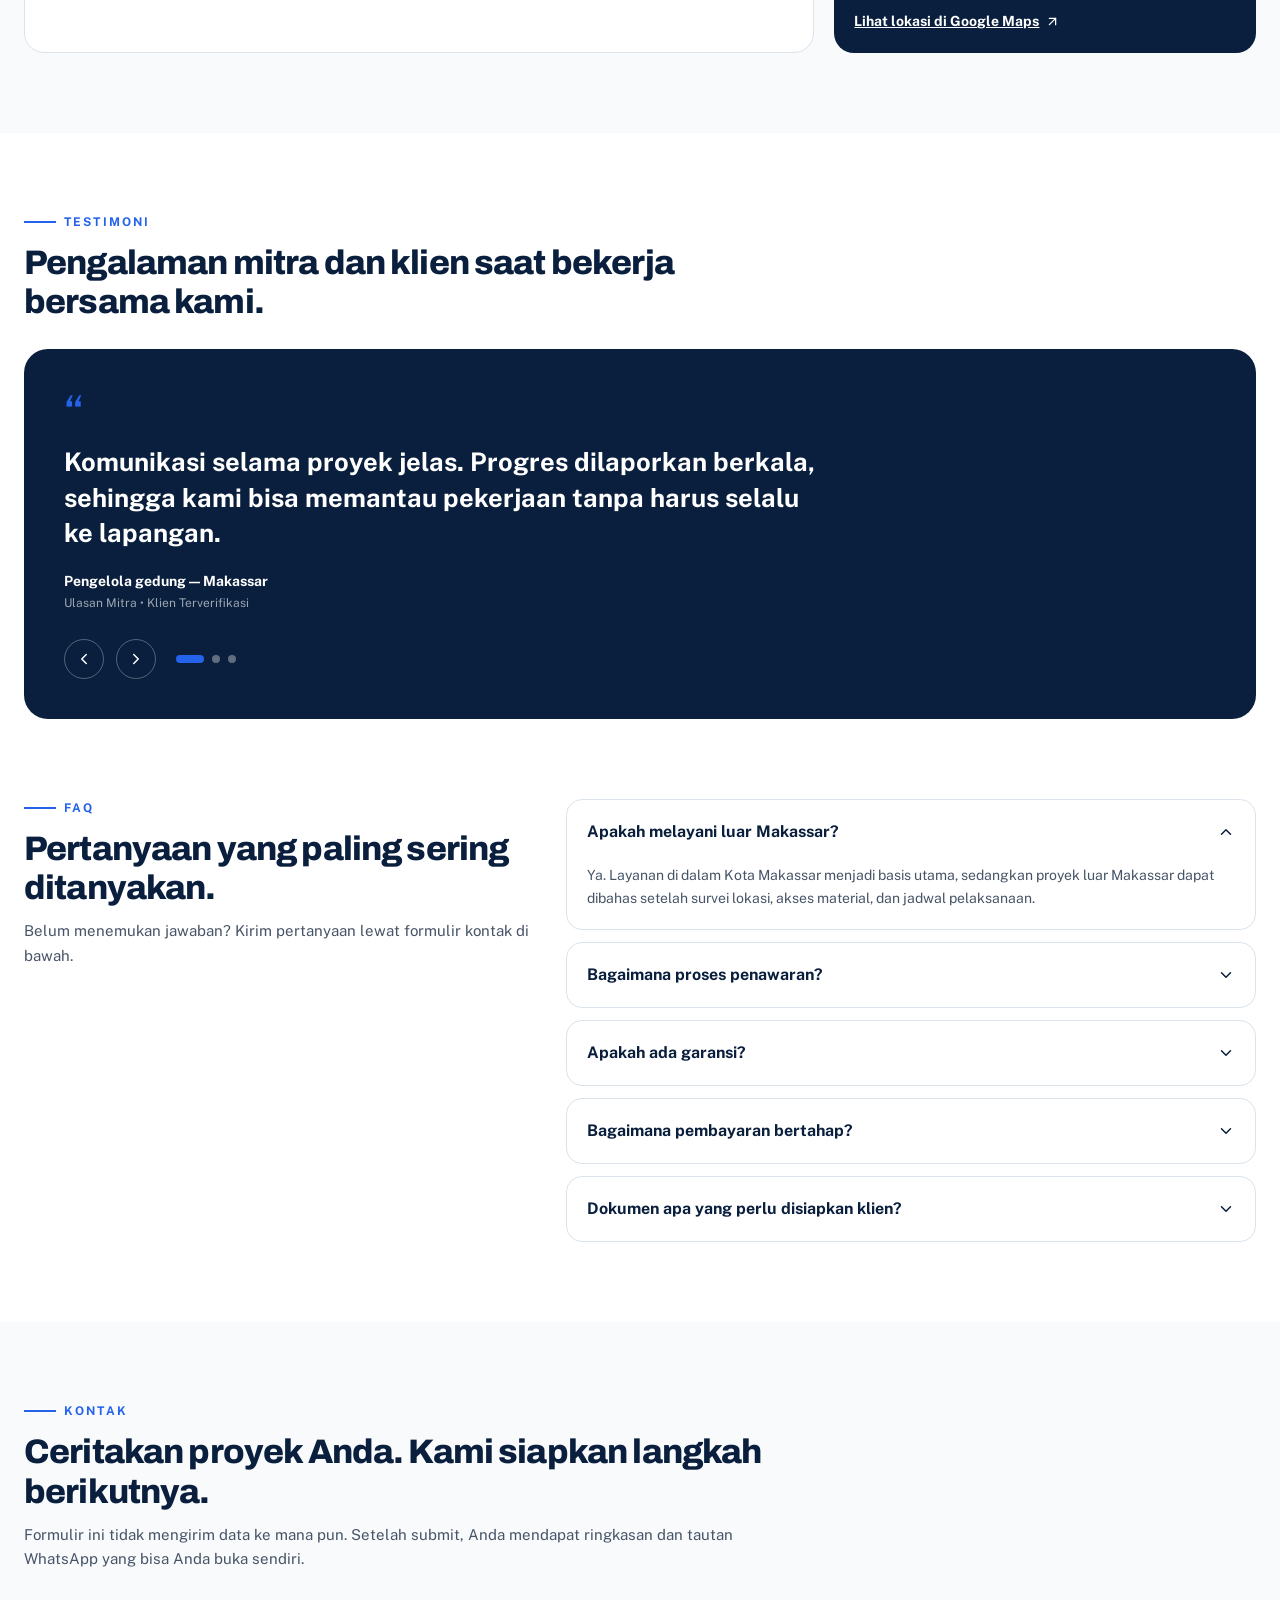
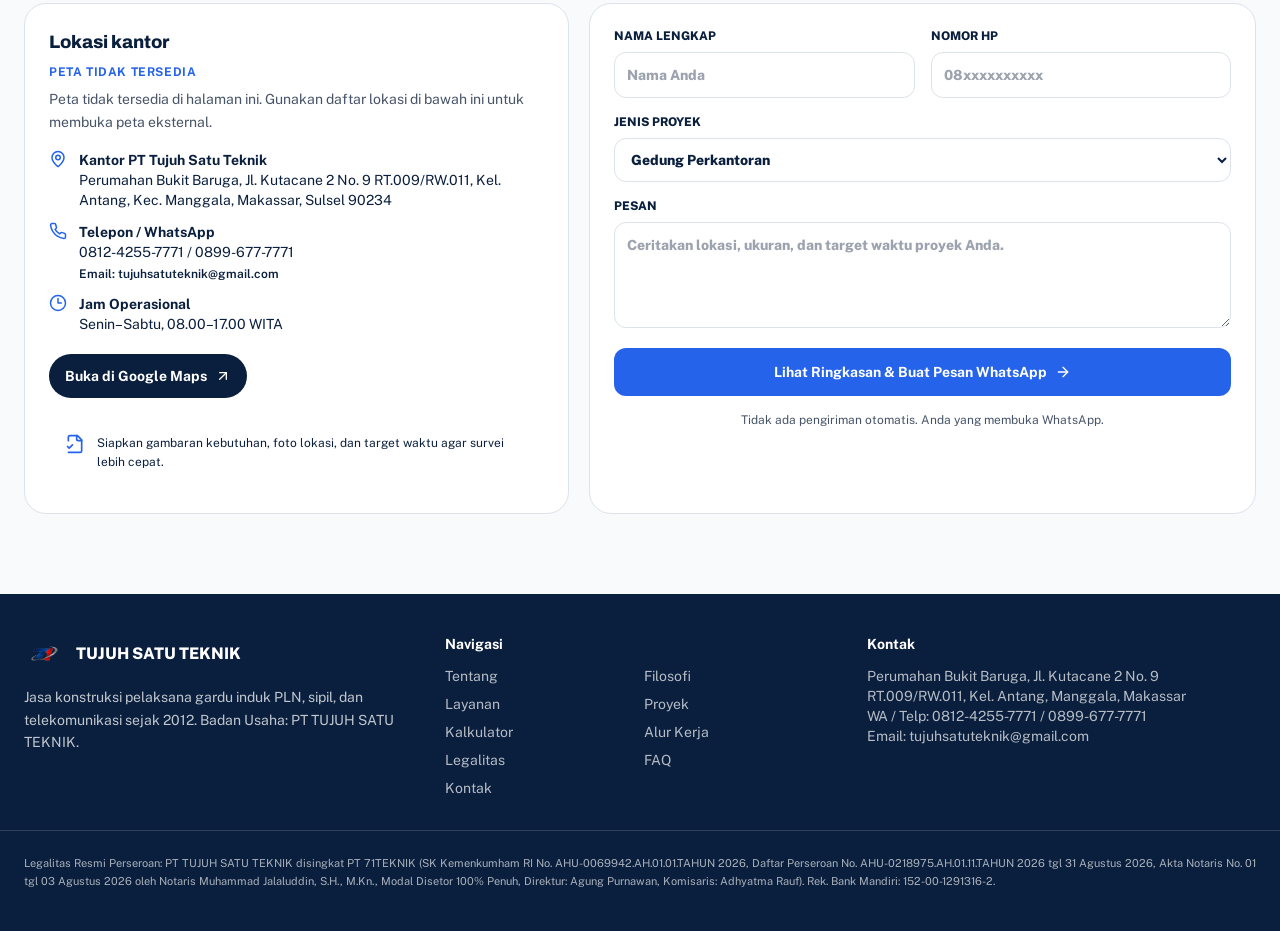
==== commit 4aed38e5: "feat: integrate 71 Teknik philosophy, 6 brand positioning sectors, and 2026 PT SK Kemenkumham deed" ====
--- a/index.html
+++ b/index.html
@@ -6,10 +6,10 @@
   <meta http-equiv="X-UA-Compatible" content="IE=edge">
   
   <!-- Primary Meta Tags -->
-  <title>PT Tujuh Satu Teknik | Kontraktor Gardu Induk, Sipil & Telekomunikasi Makassar</title>
-  <meta name="title" content="PT Tujuh Satu Teknik | Kontraktor Gardu Induk, Sipil & Telekomunikasi Makassar">
-  <meta name="description" content="PT Tujuh Satu Teknik (71 Teknik) adalah kontraktor pelaksana terpercaya sejak 2012 di Makassar, Sulawesi Selatan. Melayani konstruksi gardu induk PLN, prasarana sipil berat, borepile, dan sentral telekomunikasi bersertifikasi SBU PB-UMKU, ASPEKNAS & APATEL.">
-  <meta name="keywords" content="kontraktor makassar, pt tujuh satu teknik, pt 71 teknik, 71 teknik, gardu induk pln, borepile makassar, sentral telekomunikasi, cme tower, aspeknas, apatel, kontraktor sipil sulsel">
+  <title>PT Tujuh Satu Teknik | Engineering, Telecommunication & Technology Solutions</title>
+  <meta name="title" content="PT Tujuh Satu Teknik | Engineering, Telecommunication & Technology Solutions">
+  <meta name="description" content="PT Tujuh Satu Teknik (PT 71TEKNIK) adalah perseroan resmi penyedia layanan terpadu: Telekomunikasi & Network Infrastructure, Engineering & Technical Services, Project Management, Mechanical & Electrical, Operation & Maintenance, serta Infrastruktur & Solusi Teknologi.">
+  <meta name="keywords" content="pt tujuh satu teknik, pt 71teknik, 71 teknik, telekomunikasi makassar, network infrastructure, engineering services, project management, mechanical electrical, operation maintenance, gardu induk pln, cme tower, notaris muhammad jalaluddin">
   <meta name="author" content="PT Tujuh Satu Teknik">
   <meta name="robots" content="index, follow">
   <meta name="theme-color" content="#0A1F3D">
@@ -17,41 +17,53 @@
   <!-- Open Graph / Facebook / WhatsApp -->
   <meta property="og:type" content="website">
   <meta property="og:url" content="https://tujuhsatuteknik.com/">
-  <meta property="og:title" content="PT Tujuh Satu Teknik | Kontraktor Gardu Induk, Sipil & Telekomunikasi">
-  <meta property="og:description" content="Kontraktor pelaksana berpengalaman sejak 2012 di Makassar: Gardu Induk PLN, Sipil Berat, dan Transmisi Telekomunikasi bersertifikasi SBU & K3.">
-  <meta property="og:image" content="/assets/images/logo.png?v=20261126-pt-final">
+  <meta property="og:title" content="PT Tujuh Satu Teknik | Engineering, Telecommunication & Technology Solutions">
+  <meta property="og:description" content="Solusi rekayasa terpadu multisektor: Telekomunikasi, Engineering, Project Management, M&E, O&M, dan Infrastruktur Teknologi bersertifikasi resmi.">
+  <meta property="og:image" content="/assets/images/logo.png?v=20261126-brand-v3">
   <meta property="og:site_name" content="PT Tujuh Satu Teknik">
   <meta property="og:locale" content="id_ID">
 
   <!-- Twitter -->
   <meta name="twitter:card" content="summary_large_image">
   <meta name="twitter:url" content="https://tujuhsatuteknik.com/">
-  <meta name="twitter:title" content="PT Tujuh Satu Teknik | Kontraktor Pelaksana Makassar">
-  <meta name="twitter:description" content="Pekerjaan gardu induk PLN, borepile, sipil, dan telekomunikasi berstandar SBU PB-UMKU & ASPEKNAS di Makassar & Nasional.">
-  <meta name="twitter:image" content="/assets/images/logo.png?v=20261126-pt-final">
+  <meta name="twitter:title" content="PT Tujuh Satu Teknik | Engineering, Telecommunication & Technology Solutions">
+  <meta name="twitter:description" content="Solusi rekayasa terpadu multisektor berskala nasional: Direction, Unity, Integration.">
+  <meta name="twitter:image" content="/assets/images/logo.png?v=20261126-brand-v3">
 
   <!-- Favicon -->
-  <link rel="icon" type="image/svg+xml" href="/assets/favicon.svg?v=20261126-pt-final">
-  <link rel="apple-touch-icon" href="/assets/favicon.svg?v=20261126-pt-final">
+  <link rel="icon" type="image/svg+xml" href="/assets/favicon.svg?v=20261126-brand-v3">
+  <link rel="apple-touch-icon" href="/assets/favicon.svg?v=20261126-brand-v3">
 
   <!-- Stylesheet -->
-  <link rel="stylesheet" href="/assets/css/style.css?v=20261126-pt-final">
+  <link rel="stylesheet" href="/assets/css/style.css?v=20261126-brand-v3">
 
-  <!-- Structured Data JSON-LD (Schema.org GeneralContractor) -->
+  <!-- Structured Data JSON-LD (Schema.org Corporation & GeneralContractor) -->
   <script type="application/ld+json">
   {
     "@context": "https://schema.org",
-    "@type": "GeneralContractor",
+    "@type": "Corporation",
     "name": "PT Tujuh Satu Teknik",
     "legalName": "PT TUJUH SATU TEKNIK",
-    "alternateName": ["71 Teknik", "PT 71 Teknik", "PT Tujuh Satu Teknik"],
+    "alternateName": ["PT 71TEKNIK", "71 Teknik", "PT Tujuh Satu Teknik"],
     "image": "https://tujuhsatuteknik.com/assets/images/logo.png",
     "logo": "https://tujuhsatuteknik.com/assets/images/logo.png",
     "telephone": ["+6281242557771", "+628996777771"],
     "email": "tujuhsatuteknik@gmail.com",
     "url": "https://tujuhsatuteknik.com",
-    "foundingDate": "2012-09-29",
-    "taxID": "03.275.142.2-805.000",
+    "foundingDate": "2026-08-03",
+    "description": "Perseroan Terbatas resmi SK Kemenkumham RI No. AHU-0069942.AH.01.01.TAHUN 2026. Melayani 6 sektor strategis: Telekomunikasi & Network Infrastructure, Engineering & Technical Services, Project Management, Mechanical & Electrical, Operation & Maintenance, serta Infrastruktur & Technology Solutions.",
+    "founder": [
+      {
+        "@type": "Person",
+        "name": "Agung Purnawan",
+        "jobTitle": "Direktur"
+      },
+      {
+        "@type": "Person",
+        "name": "Adhyatma Rauf",
+        "jobTitle": "Komisaris"
+      }
+    ],
     "address": {
       "@type": "PostalAddress",
       "streetAddress": "Perumahan Bukit Baruga, Jl. Kutacane 2 No. 9 RT.009/RW.011, Kel. Antang, Kec. Manggala",
@@ -87,34 +99,48 @@
     ],
     "hasOfferCatalog": {
       "@type": "OfferCatalog",
-      "name": "Layanan Konstruksi & Rekayasa Teknik",
+      "name": "6 Sektor Brand Positioning & Layanan PT Tujuh Satu Teknik",
       "itemListElement": [
         {
           "@type": "Offer",
           "itemOffered": {
             "@type": "Service",
-            "name": "Konstruksi Sentral Telekomunikasi & Gardu Induk (KBLI 42206)"
+            "name": "Telekomunikasi & Network Infrastructure (KBLI 42206)"
           }
         },
         {
           "@type": "Offer",
           "itemOffered": {
             "@type": "Service",
-            "name": "Konstruksi Gedung Perkantoran & Fasilitas Industri (KBLI 41012)"
+            "name": "Engineering & Technical Services"
           }
         },
         {
           "@type": "Offer",
           "itemOffered": {
             "@type": "Service",
-            "name": "Pekerjaan Sipil Berat, Borepile & Pondasi Transformator"
+            "name": "Project Management & Quality Assurance"
           }
         },
         {
           "@type": "Offer",
           "itemOffered": {
             "@type": "Service",
-            "name": "Pemasangan Tower SST 52m/42m & Colocation PLN Sentral Telekomunikasi"
+            "name": "Mechanical & Electrical (Gardu Induk & Hydrant)"
+          }
+        },
+        {
+          "@type": "Offer",
+          "itemOffered": {
+            "@type": "Service",
+            "name": "Operation & Maintenance (24/7 Mobile Genset & Transmisi)"
+          }
+        },
+        {
+          "@type": "Offer",
+          "itemOffered": {
+            "@type": "Service",
+            "name": "Infrastruktur & Technology Solutions (KBLI 4101)"
           }
         }
       ]
@@ -156,6 +182,6 @@
   </script>
 
   <!-- Application Script -->
-  <script type="module" src="/assets/js/app.js?v=20261126-pt-final"></script>
+  <script type="module" src="/assets/js/app.js?v=20261126-brand-v3"></script>
 </body>
 </html>
